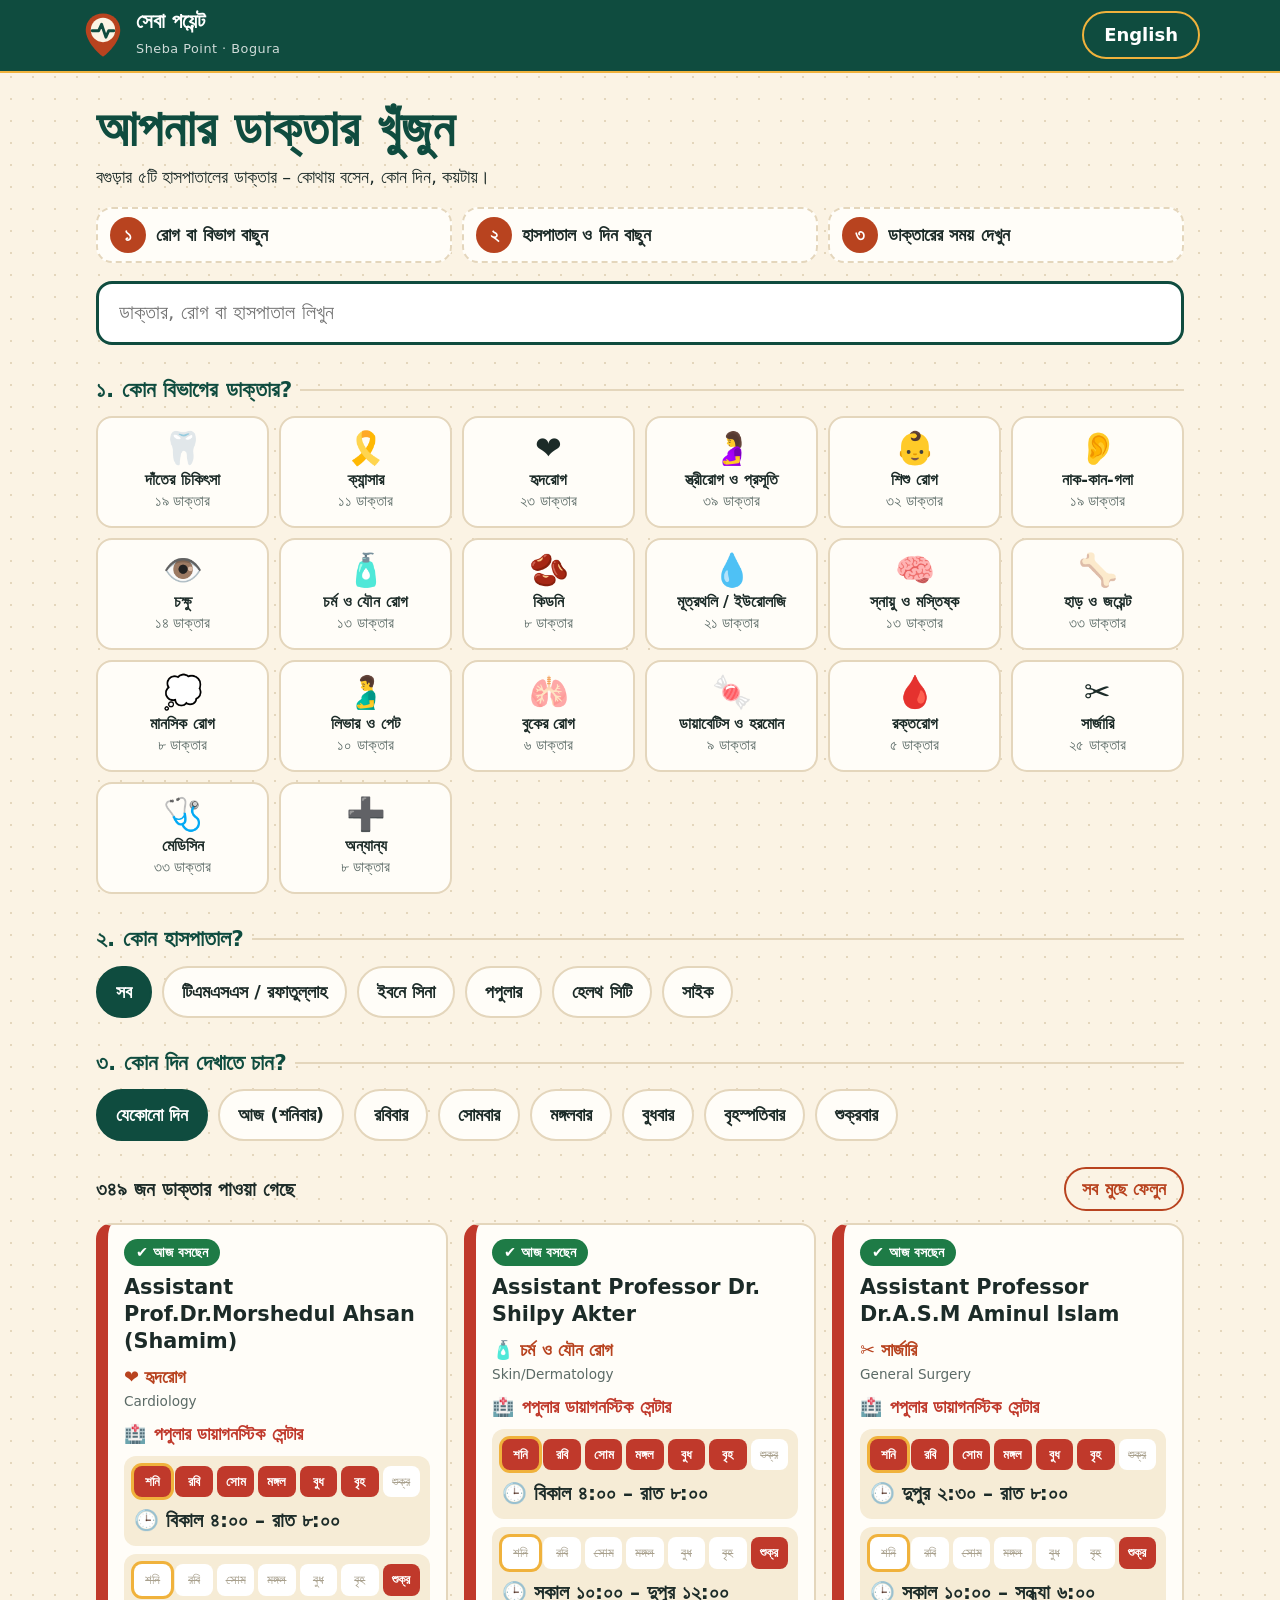
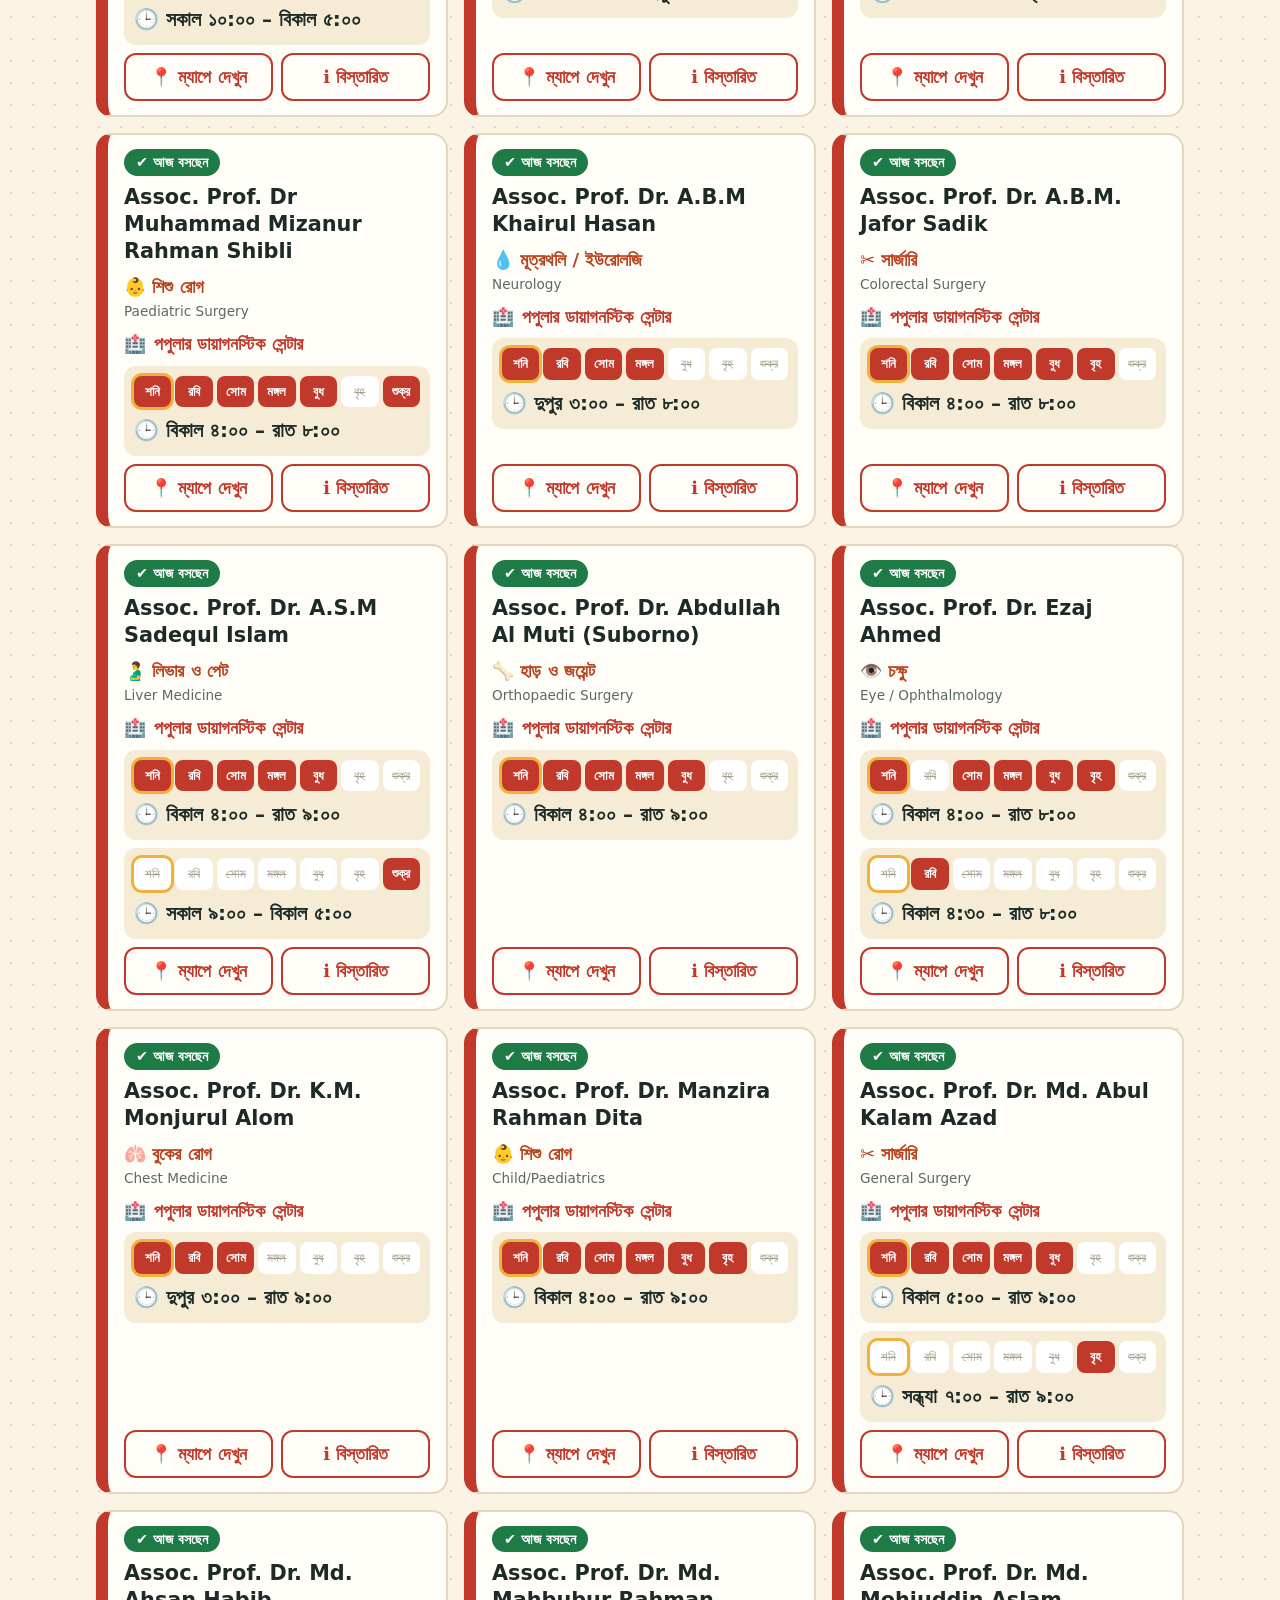
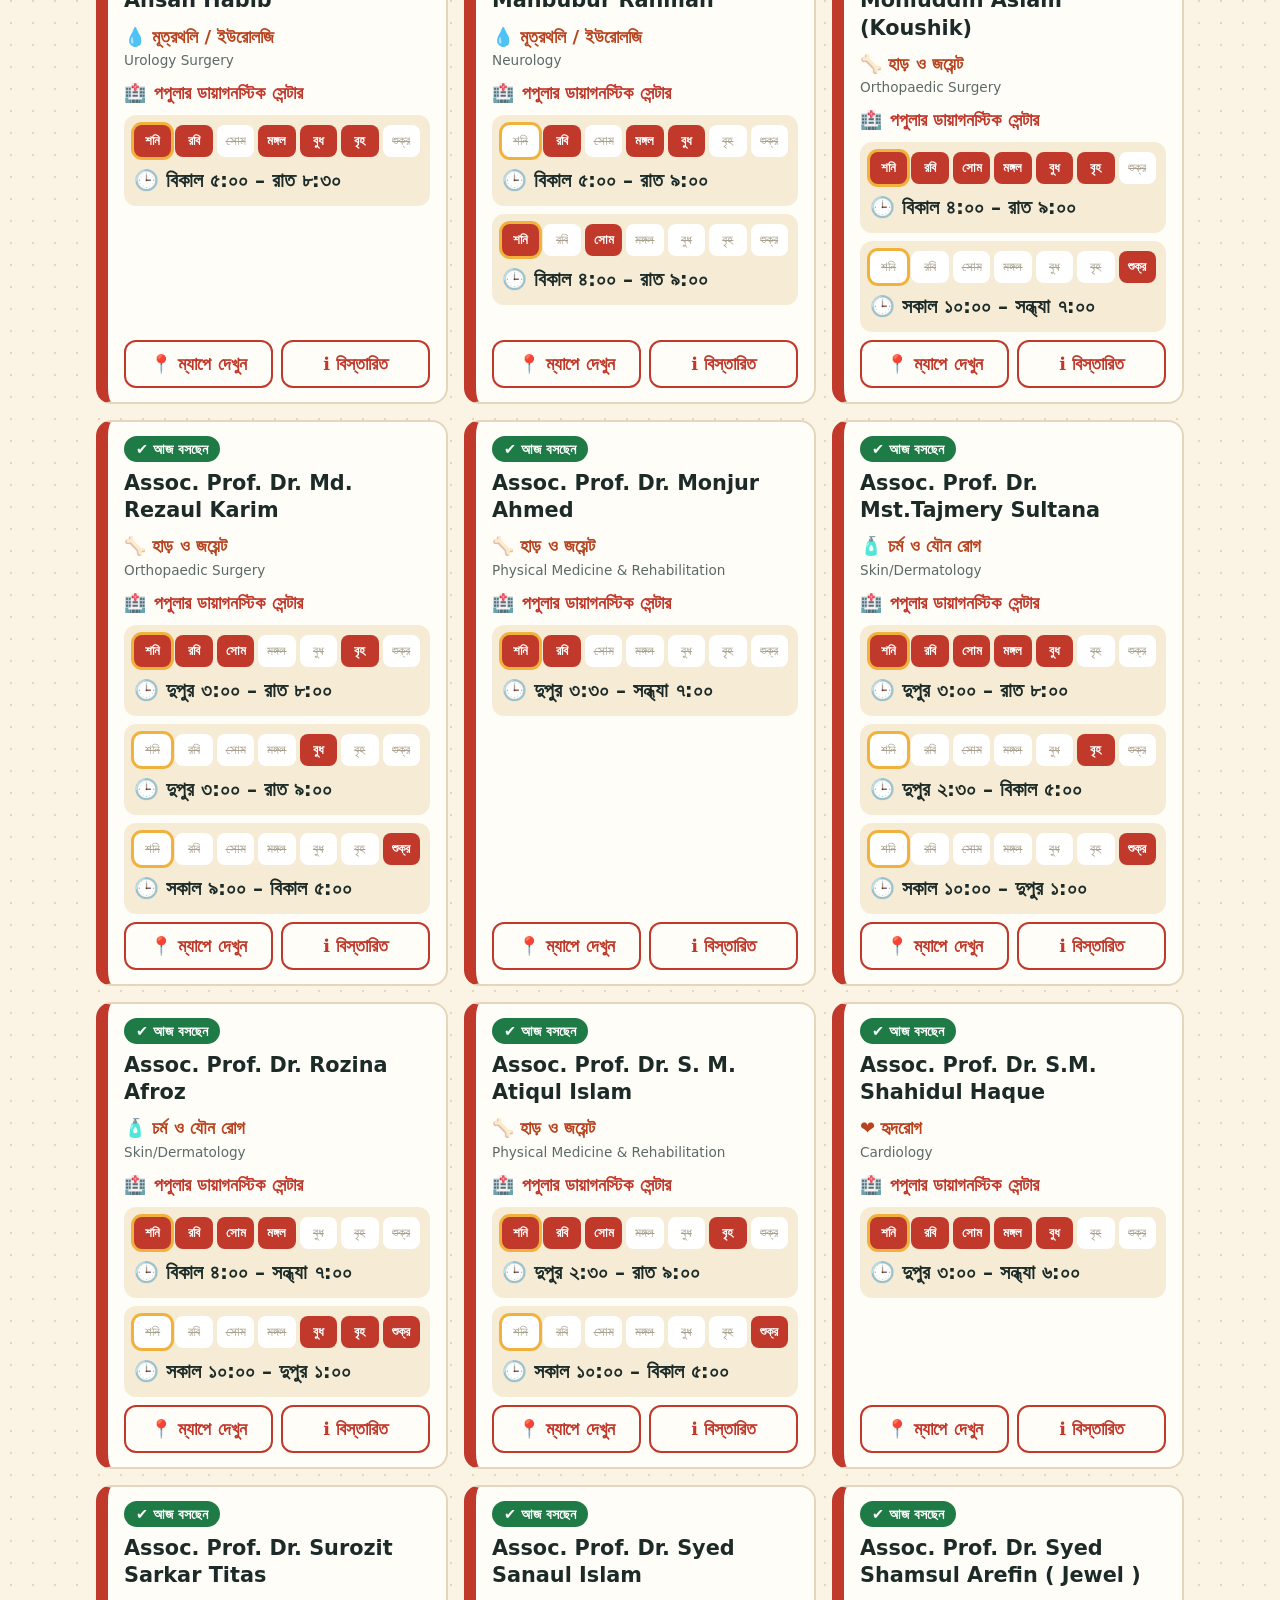
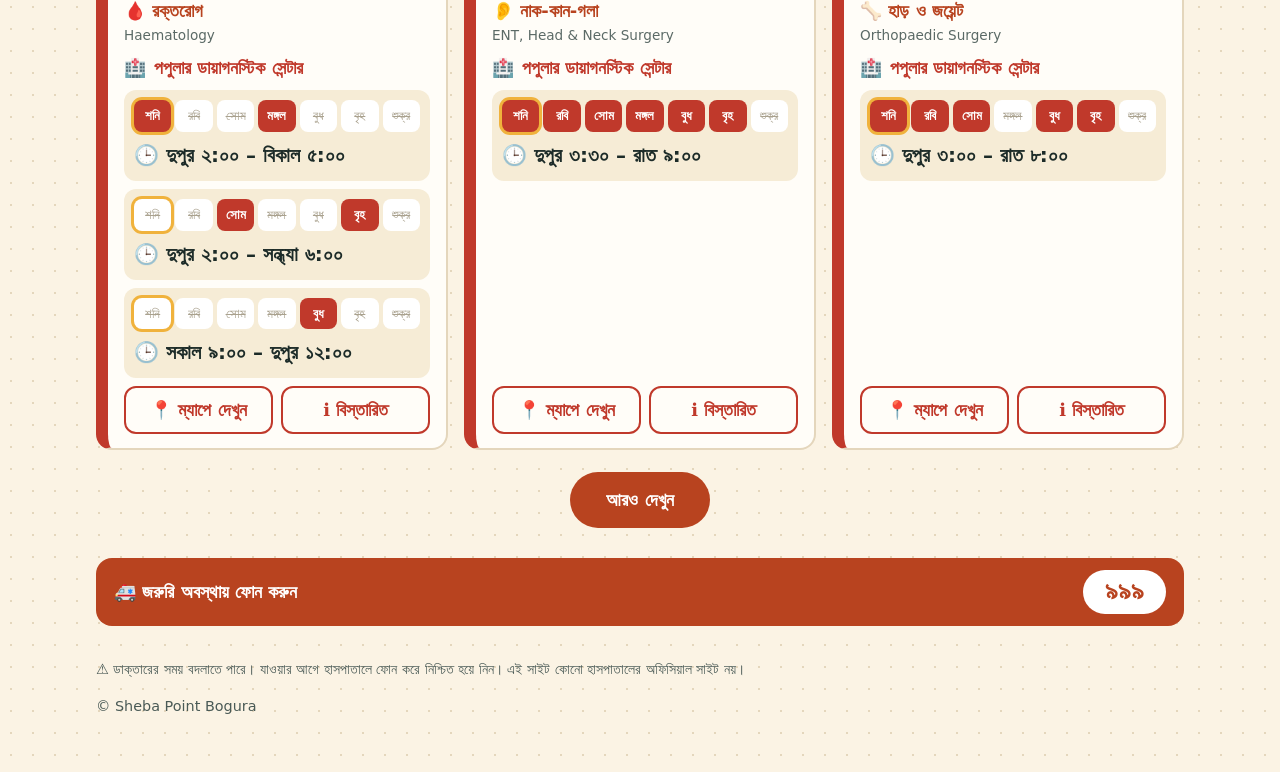
==== docs/index.html @ ead35824 "Add files via upload" ====
<!doctype html>
<html lang="bn">
<head>
<meta charset="utf-8">
<meta http-equiv="Content-Security-Policy" content="default-src 'none'; script-src 'self'; style-src 'self'; img-src 'self' data:; connect-src 'self'; base-uri 'none'; form-action 'none'">
<meta name="referrer" content="no-referrer">
<meta name="viewport" content="width=device-width,initial-scale=1">
<title>সেবা পয়েন্ট বগুড়া | Sheba Point Bogura – বগুড়ার ডাক্তারের তালিকা</title>
<meta name="description" content="বগুড়ার ডাক্তার, চেম্বার, বসার দিন ও সময় এক জায়গায়। Find Bogura doctors, hospitals, days and timings.">
<meta name="theme-color" content="#0f4c3f">
<link rel="icon" href="logo.svg" type="image/svg+xml">
<link rel="stylesheet" href="style.css">
</head>
<body>
<a class="skip" href="#list" data-t="skip">সরাসরি তালিকায় যান</a>
<header class="top">
  <a class="brand" href="./" aria-label="Sheba Point Bogura">
    <svg class="logo" viewBox="0 0 64 64" aria-hidden="true"><path class="lg-pin" d="M32 2C18 2 8 12 8 25c0 17 20 35 24 37 4-2 24-20 24-37C56 12 46 2 32 2z"/><circle class="lg-dot" cx="32" cy="25" r="17"/><path class="lg-pulse" d="M17 26h9l4-9 6 18 4-9h7"/></svg>
    <span><b class="bn-name">সেবা পয়েন্ট</b><small>Sheba Point · Bogura</small></span>
  </a>
  <button id="lang" class="lang" type="button" aria-label="Language">English</button>
</header>

<section class="hero">
  <h1 data-t="h1">আপনার ডাক্তার খুঁজুন</h1>
  <p data-t="sub">বগুড়ার ৫টি হাসপাতালের ডাক্তার – কোথায় বসেন, কোন দিন, কয়টায়।</p>
  <ol class="steps">
    <li><i>১</i><span data-t="s1">রোগ বা বিভাগ বাছুন</span></li>
    <li><i>২</i><span data-t="s2">হাসপাতাল ও দিন বাছুন</span></li>
    <li><i>৩</i><span data-t="s3">ডাক্তারের সময় দেখুন</span></li>
  </ol>
  <label class="search"><span class="sr" data-t="ph">ডাক্তার, রোগ বা হাসপাতাল লিখুন</span>
    <input id="q" type="search" maxlength="60" autocomplete="off" enterkeyhint="search" data-p="ph">
  </label>
</section>

<main>
  <h2 class="h" data-t="hCat">১. কোন বিভাগের ডাক্তার?</h2>
  <div id="cats" class="cats" role="group"></div>

  <h2 class="h" data-t="hHosp">২. কোন হাসপাতাল?</h2>
  <div id="hosp" class="chips" role="group"></div>

  <h2 class="h" data-t="hDay">৩. কোন দিন দেখাতে চান?</h2>
  <div id="days" class="chips" role="group"></div>

  <div class="bar"><p id="count" role="status" aria-live="polite"></p><button id="reset" class="ghost" type="button" data-t="reset">সব মুছে ফেলুন</button></div>
  <div id="list" class="list" tabindex="-1"></div>
  <button id="more" class="more" type="button" data-t="more" hidden>আরও দেখুন</button>
</main>

<aside class="sos"><b>🚑 <span data-t="sos">জরুরি অবস্থায় ফোন করুন</span></b><a href="tel:999">৯৯৯</a></aside>
<footer>
  <p data-t="note">⚠️ ডাক্তারের সময় বদলাতে পারে। যাওয়ার আগে হাসপাতালে ফোন করে নিশ্চিত হয়ে নিন। এই সাইট কোনো হাসপাতালের অফিসিয়াল সাইট নয়।</p>
  <p>© Sheba Point Bogura</p>
</footer>
<script src="app.js" defer></script>
</body>
</html>
---- docs/style.css ----
:root{--ink:#1c2b28;--paper:#fbf3e4;--card:#fffdf8;--clay:#b8431f;--leaf:#0f4c3f;--sun:#f0b23c;--line:#e4d6bc;--ok:#1e7b46;--r:16px}
*{box-sizing:border-box}
html{-webkit-text-size-adjust:100%}
body{margin:0;background:var(--paper);color:var(--ink);font:18px/1.55 "Hind Siliguri","Noto Sans Bengali","Kalpurush","Nikosh","Segoe UI",system-ui,sans-serif;background-image:radial-gradient(var(--line) 1px,transparent 1.2px);background-size:22px 22px}
.sr{position:absolute;width:1px;height:1px;overflow:hidden;clip:rect(0 0 0 0)}
.skip{position:absolute;left:-999px}.skip:focus{left:8px;top:8px;background:#fff;padding:8px;z-index:9}
button,input{font:inherit;color:inherit}
:focus-visible{outline:4px solid var(--sun);outline-offset:2px}
.top{display:flex;justify-content:space-between;align-items:center;gap:12px;padding:10px max(16px,calc(50% - 560px));background:var(--leaf);color:#fff;position:sticky;top:0;z-index:5;box-shadow:0 2px 0 var(--sun)}
.brand{display:flex;align-items:center;gap:10px;color:#fff;text-decoration:none}
.logo{width:46px;height:46px;flex:none}.lg-pin{fill:var(--clay)}.lg-dot{fill:var(--paper)}.lg-pulse{fill:none;stroke:var(--leaf);stroke-width:4;stroke-linecap:round;stroke-linejoin:round}
.brand b{display:block;font-size:1.3rem;line-height:1.1}.brand small{opacity:.8;font-size:.8rem;letter-spacing:.04em}
.lang{min-height:48px;padding:0 20px;border:2px solid var(--sun);background:transparent;color:#fff;border-radius:99px;font-weight:700;cursor:pointer}
.lang:hover{background:var(--sun);color:var(--ink)}
.hero,main,.sos,footer{max-width:1120px;margin:auto;padding-inline:16px}
.hero{padding-top:28px}
h1{font-size:clamp(2rem,6vw,3.2rem);line-height:1.15;margin:0 0 6px;color:var(--leaf)}
.hero p{margin:0 0 16px;font-size:1.1rem}
.steps{list-style:none;display:grid;grid-template-columns:repeat(auto-fit,minmax(200px,1fr));gap:10px;padding:0;margin:0 0 18px}
.steps li{display:flex;gap:10px;align-items:center;background:var(--card);border:2px dashed var(--line);border-radius:var(--r);padding:8px 12px;font-weight:600}
.steps i{flex:none;width:36px;height:36px;border-radius:50%;background:var(--clay);color:#fff;display:grid;place-items:center;font-style:normal;font-weight:700}
.search input{width:100%;min-height:64px;padding:0 20px;font-size:1.25rem;border:3px solid var(--leaf);border-radius:var(--r);background:#fff}
.h{font-size:1.35rem;margin:28px 0 10px;color:var(--leaf);display:flex;align-items:center;gap:8px}
.h::after{content:"";flex:1;height:2px;background:var(--line)}
.cats{display:grid;grid-template-columns:repeat(auto-fill,minmax(150px,1fr));gap:10px}
.cat{display:flex;flex-direction:column;align-items:center;gap:2px;min-height:112px;padding:10px 6px;background:var(--card);border:2px solid var(--line);border-radius:var(--r);cursor:pointer;text-align:center;line-height:1.25}
.cat .ic{font-size:2rem}.cat b{font-size:1rem}.cat small{color:#5b6a66}
.cat:hover{border-color:var(--clay)}
.cat[aria-pressed=true],.chip[aria-pressed=true]{background:var(--leaf);border-color:var(--leaf);color:#fff}
.cat[aria-pressed=true] small{color:#d8e8e2}
.chips{display:flex;flex-wrap:wrap;gap:10px}
.chip{min-height:52px;padding:6px 18px;background:var(--card);border:2px solid var(--line);border-radius:99px;cursor:pointer;font-weight:600}
.chip:hover{border-color:var(--clay)}
.bar{display:flex;justify-content:space-between;align-items:center;gap:10px;margin:26px 0 12px;flex-wrap:wrap}
#count{margin:0;font-size:1.25rem;font-weight:700}
.ghost{min-height:44px;padding:0 16px;background:none;border:2px solid var(--clay);color:var(--clay);border-radius:99px;font-weight:700;cursor:pointer}
.list{display:grid;grid-template-columns:repeat(auto-fill,minmax(min(100%,340px),1fr));gap:16px;outline:0}
.doc{--hc:var(--leaf);background:var(--card);border:2px solid var(--line);border-left:12px solid var(--hc);border-radius:var(--r);padding:14px 16px;display:flex;flex-direction:column;gap:8px;position:relative}
.doc[data-h=tmss]{--hc:#7b3f98}.doc[data-h=ibn]{--hc:#1f6fb2}.doc[data-h=pop]{--hc:#c0392b}.doc[data-h=hc]{--hc:#0f8a6a}.doc[data-h=saic]{--hc:#c77d0a}
.doc h3{margin:0;font-size:1.3rem;line-height:1.3;padding-right:4px}
.spec{margin:0;color:var(--clay);font-weight:700}.spec small{display:block;color:#5b6a66;font-weight:400;font-size:.85rem}
.tag{align-self:flex-start;background:var(--ok);color:#fff;font-weight:700;font-size:.9rem;padding:2px 12px;border-radius:99px}
.hosp{margin:0;display:flex;gap:8px;font-weight:700;color:var(--hc)}
.slot{background:#f6ecd6;border-radius:12px;padding:10px}
.dd{display:grid;grid-template-columns:repeat(7,1fr);gap:4px}
.dd i{font-style:normal;text-align:center;font-size:.8rem;padding:6px 0;border-radius:8px;background:#fff;color:#a9a18e;text-decoration:line-through;text-decoration-thickness:1px}
.dd i.on{background:var(--hc);color:#fff;font-weight:700;text-decoration:none}
.dd i.td{box-shadow:0 0 0 3px var(--sun)}
.tm{margin-top:8px;font-size:1.25rem;font-weight:700}
.nod{margin:0;font-weight:600;color:#8a5a00}
.acts{display:flex;gap:8px;flex-wrap:wrap;margin-top:auto}
.acts a{flex:1;min-width:130px;min-height:48px;display:grid;place-items:center;border-radius:12px;border:2px solid var(--hc);color:var(--hc);font-weight:700;text-decoration:none}
.acts a:hover{background:var(--hc);color:#fff}
.more{display:block;margin:22px auto;min-height:56px;padding:0 36px;font-weight:700;background:var(--clay);color:#fff;border:0;border-radius:99px;cursor:pointer}
.none{grid-column:1/-1;text-align:center;padding:36px 12px;background:var(--card);border:2px dashed var(--line);border-radius:var(--r);font-size:1.2rem}
.sos{display:flex;justify-content:space-between;align-items:center;margin-top:30px;padding:12px 18px;background:var(--clay);color:#fff;border-radius:var(--r);max-width:calc(1120px - 32px)}
.sos a{background:#fff;color:var(--clay);font-weight:800;font-size:1.6rem;padding:2px 22px;border-radius:99px;text-decoration:none}
footer{padding-block:18px 40px;font-size:.9rem;color:#4a5a56}
[hidden]{display:none!important}
@media(max-width:480px){body{font-size:17px}.brand small{display:none}.cats{grid-template-columns:repeat(2,1fr)}}
@media(prefers-reduced-motion:no-preference){.doc,.cat,.chip{transition:transform .15s,border-color .15s}.doc:hover{transform:translateY(-2px)}}
@media print{.top,.cats,.chips,.search,.more,.sos,.steps{display:none}}
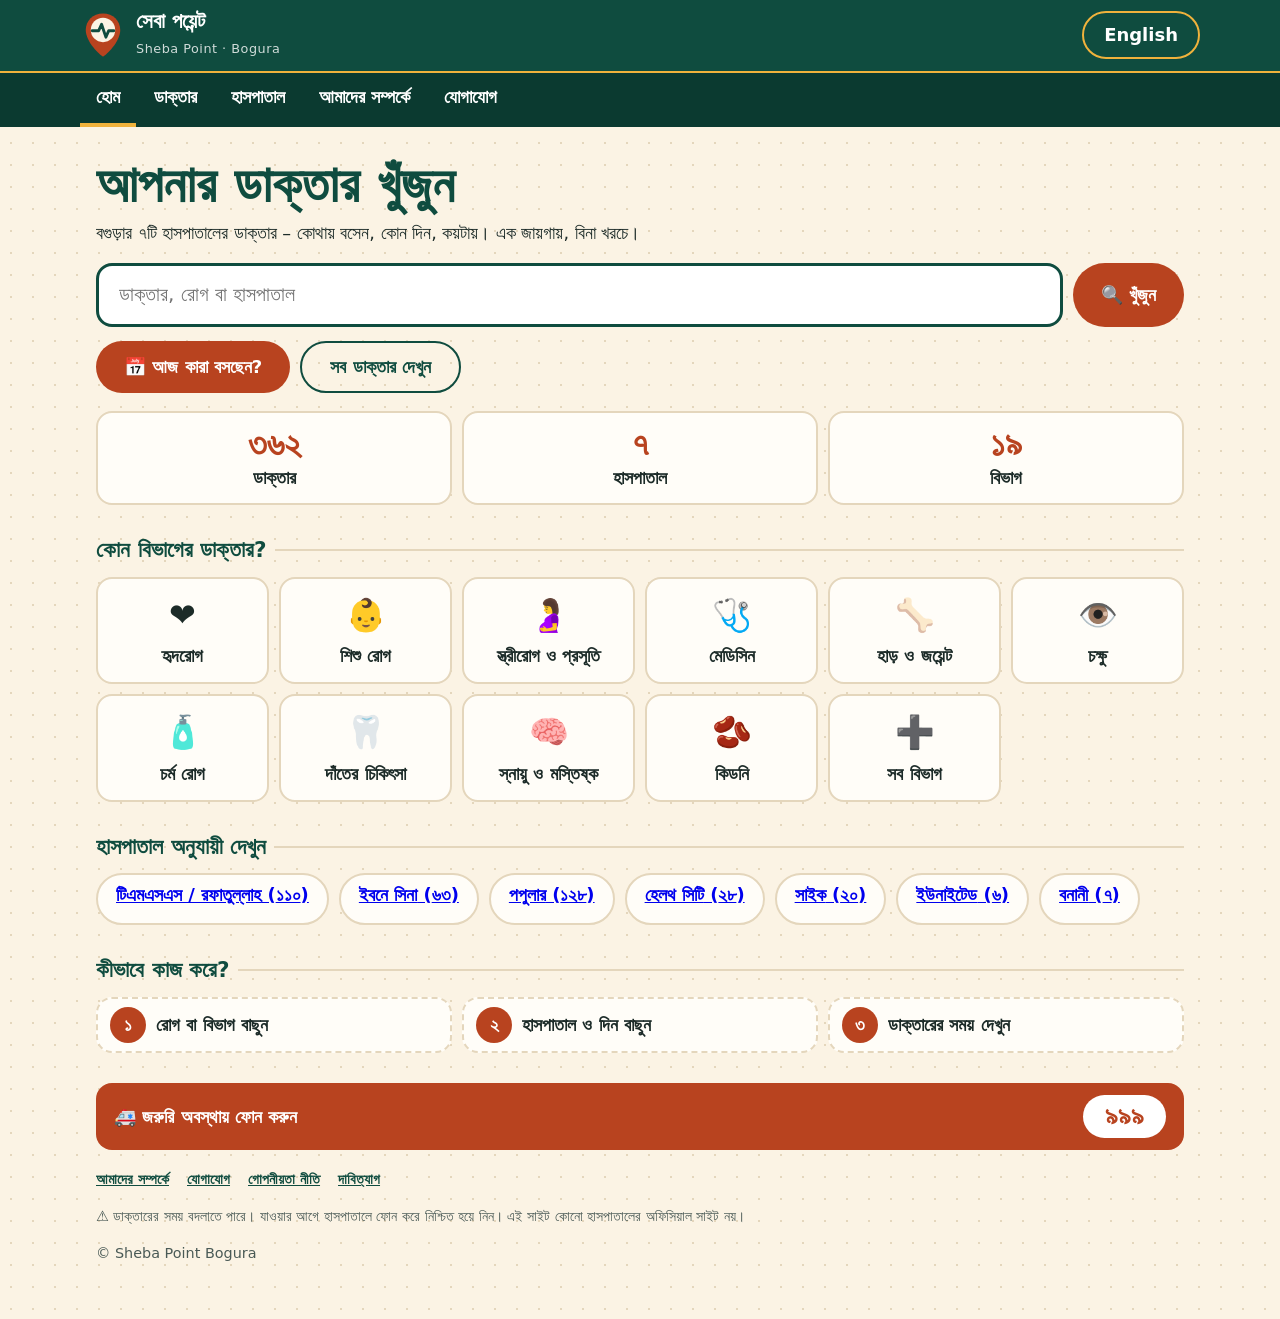
==== commit edc2f7c3: "Add files via upload Add 2 hospitals and new pages" ====
--- a/docs/index.html
+++ b/docs/index.html
@@ -10,50 +10,46 @@
 <meta name="theme-color" content="#0f4c3f">
 <link rel="icon" href="logo.svg" type="image/svg+xml">
 <link rel="stylesheet" href="style.css">
+<script src="site.js"></script>
 </head>
 <body>
-<a class="skip" href="#list" data-t="skip">সরাসরি তালিকায় যান</a>
 <header class="top">
-  <a class="brand" href="./" aria-label="Sheba Point Bogura">
+  <a class="brand" href="index.html" aria-label="Sheba Point Bogura">
     <svg class="logo" viewBox="0 0 64 64" aria-hidden="true"><path class="lg-pin" d="M32 2C18 2 8 12 8 25c0 17 20 35 24 37 4-2 24-20 24-37C56 12 46 2 32 2z"/><circle class="lg-dot" cx="32" cy="25" r="17"/><path class="lg-pulse" d="M17 26h9l4-9 6 18 4-9h7"/></svg>
     <span><b class="bn-name">সেবা পয়েন্ট</b><small>Sheba Point · Bogura</small></span>
   </a>
   <button id="lang" class="lang" type="button" aria-label="Language">English</button>
 </header>
-
+<nav class="menu" aria-label="Main menu"><a href="index.html" aria-current="page"><span class="bn">হোম</span><span class="en">Home</span></a><a href="doctors.html"><span class="bn">ডাক্তার</span><span class="en">Doctors</span></a><a href="hospitals.html"><span class="bn">হাসপাতাল</span><span class="en">Hospitals</span></a><a href="about.html"><span class="bn">আমাদের সম্পর্কে</span><span class="en">About</span></a><a href="contact.html"><span class="bn">যোগাযোগ</span><span class="en">Contact</span></a></nav>
 <section class="hero">
-  <h1 data-t="h1">আপনার ডাক্তার খুঁজুন</h1>
-  <p data-t="sub">বগুড়ার ৫টি হাসপাতালের ডাক্তার – কোথায় বসেন, কোন দিন, কয়টায়।</p>
+  <h1><span class="bn">আপনার ডাক্তার খুঁজুন</span><span class="en">Find your doctor</span></h1>
+  <p><span class="bn">বগুড়ার ৭টি হাসপাতালের ডাক্তার – কোথায় বসেন, কোন দিন, কয়টায়। এক জায়গায়, বিনা খরচে।</span><span class="en">Doctors of 7 Bogura hospitals – where they sit, which days, what time. All in one place, free.</span></p>
+  <div class="hsearch">
+    <label class="sr" for="hq"><span class="bn">ডাক্তার, রোগ বা হাসপাতাল লিখুন</span><span class="en">Type doctor, problem or hospital</span></label>
+    <input id="hq" type="search" maxlength="60" autocomplete="off" enterkeyhint="search" placeholder="ডাক্তার, রোগ বা হাসপাতাল">
+    <button id="hgo" class="btn" type="button"><span class="bn">🔍 খুঁজুন</span><span class="en">🔍 Search</span></button>
+  </div>
+  <div class="cta"><a class="btn" href="doctors.html?d=today"><span class="bn">📅 আজ কারা বসছেন?</span><span class="en">📅 Who sits today?</span></a><a class="btn alt" href="doctors.html"><span class="bn">সব ডাক্তার দেখুন</span><span class="en">See all doctors</span></a></div>
+  <div id="stats" class="stats"></div>
+</section>
+<main>
+  <h2 class="h"><span class="bn">কোন বিভাগের ডাক্তার?</span><span class="en">Which department?</span></h2>
+  <div class="qcats"><a href="doctors.html?c=heart"><span class="ic">❤️</span><span class="bn">হৃদরোগ</span><span class="en">Heart</span></a><a href="doctors.html?c=child"><span class="ic">👶</span><span class="bn">শিশু রোগ</span><span class="en">Child</span></a><a href="doctors.html?c=gyn"><span class="ic">🤰</span><span class="bn">স্ত্রীরোগ ও প্রসূতি</span><span class="en">Women / Gynae</span></a><a href="doctors.html?c=med"><span class="ic">🩺</span><span class="bn">মেডিসিন</span><span class="en">General Medicine</span></a><a href="doctors.html?c=bone"><span class="ic">🦴</span><span class="bn">হাড় ও জয়েন্ট</span><span class="en">Bone & Joint</span></a><a href="doctors.html?c=eye"><span class="ic">👁️</span><span class="bn">চক্ষু</span><span class="en">Eye</span></a><a href="doctors.html?c=skin"><span class="ic">🧴</span><span class="bn">চর্ম রোগ</span><span class="en">Skin</span></a><a href="doctors.html?c=dent"><span class="ic">🦷</span><span class="bn">দাঁতের চিকিৎসা</span><span class="en">Dental</span></a><a href="doctors.html?c=neuro"><span class="ic">🧠</span><span class="bn">স্নায়ু ও মস্তিষ্ক</span><span class="en">Brain & Nerve</span></a><a href="doctors.html?c=kid"><span class="ic">🫘</span><span class="bn">কিডনি</span><span class="en">Kidney</span></a><a href="doctors.html"><span class="ic">➕</span><span class="bn">সব বিভাগ</span><span class="en">All departments</span></a></div>
+  <h2 class="h"><span class="bn">হাসপাতাল অনুযায়ী দেখুন</span><span class="en">Browse by hospital</span></h2>
+  <div id="hquick" class="chips"></div>
+  <h2 class="h"><span class="bn">কীভাবে কাজ করে?</span><span class="en">How it works</span></h2>
   <ol class="steps">
-    <li><i>১</i><span data-t="s1">রোগ বা বিভাগ বাছুন</span></li>
-    <li><i>২</i><span data-t="s2">হাসপাতাল ও দিন বাছুন</span></li>
-    <li><i>৩</i><span data-t="s3">ডাক্তারের সময় দেখুন</span></li>
+    <li><i><span class="bn">১</span><span class="en">1</span></i><span><span class="bn">রোগ বা বিভাগ বাছুন</span><span class="en">Pick a problem / department</span></span></li>
+    <li><i><span class="bn">২</span><span class="en">2</span></i><span><span class="bn">হাসপাতাল ও দিন বাছুন</span><span class="en">Pick hospital & day</span></span></li>
+    <li><i><span class="bn">৩</span><span class="en">3</span></i><span><span class="bn">ডাক্তারের সময় দেখুন</span><span class="en">See the doctor’s timing</span></span></li>
   </ol>
-  <label class="search"><span class="sr" data-t="ph">ডাক্তার, রোগ বা হাসপাতাল লিখুন</span>
-    <input id="q" type="search" maxlength="60" autocomplete="off" enterkeyhint="search" data-p="ph">
-  </label>
-</section>
-
-<main>
-  <h2 class="h" data-t="hCat">১. কোন বিভাগের ডাক্তার?</h2>
-  <div id="cats" class="cats" role="group"></div>
-
-  <h2 class="h" data-t="hHosp">২. কোন হাসপাতাল?</h2>
-  <div id="hosp" class="chips" role="group"></div>
-
-  <h2 class="h" data-t="hDay">৩. কোন দিন দেখাতে চান?</h2>
-  <div id="days" class="chips" role="group"></div>
-
-  <div class="bar"><p id="count" role="status" aria-live="polite"></p><button id="reset" class="ghost" type="button" data-t="reset">সব মুছে ফেলুন</button></div>
-  <div id="list" class="list" tabindex="-1"></div>
-  <button id="more" class="more" type="button" data-t="more" hidden>আরও দেখুন</button>
 </main>
-
-<aside class="sos"><b>🚑 <span data-t="sos">জরুরি অবস্থায় ফোন করুন</span></b><a href="tel:999">৯৯৯</a></aside>
+<aside class="sos"><b>🚑 <span class="bn">জরুরি অবস্থায় ফোন করুন</span><span class="en">In an emergency call</span></b><a href="tel:999"><span class="bn">৯৯৯</span><span class="en">999</span></a></aside>
 <footer>
-  <p data-t="note">⚠️ ডাক্তারের সময় বদলাতে পারে। যাওয়ার আগে হাসপাতালে ফোন করে নিশ্চিত হয়ে নিন। এই সাইট কোনো হাসপাতালের অফিসিয়াল সাইট নয়।</p>
+  <nav class="flinks" aria-label="Footer"><a href="about.html"><span class="bn">আমাদের সম্পর্কে</span><span class="en">About</span></a><a href="contact.html"><span class="bn">যোগাযোগ</span><span class="en">Contact</span></a><a href="privacy.html"><span class="bn">গোপনীয়তা নীতি</span><span class="en">Privacy Policy</span></a><a href="disclaimer.html"><span class="bn">দাবিত্যাগ</span><span class="en">Disclaimer</span></a></nav>
+  <p><span class="bn">⚠️ ডাক্তারের সময় বদলাতে পারে। যাওয়ার আগে হাসপাতালে ফোন করে নিশ্চিত হয়ে নিন। এই সাইট কোনো হাসপাতালের অফিসিয়াল সাইট নয়।</span><span class="en">⚠️ Doctor schedules can change. Please phone the hospital to confirm before you go. This is not an official hospital website.</span></p>
   <p>© Sheba Point Bogura</p>
 </footer>
-<script src="app.js" defer></script>
+
 </body>
 </html>
--- a/docs/style.css
+++ b/docs/style.css
@@ -36,7 +36,7 @@
 .ghost{min-height:44px;padding:0 16px;background:none;border:2px solid var(--clay);color:var(--clay);border-radius:99px;font-weight:700;cursor:pointer}
 .list{display:grid;grid-template-columns:repeat(auto-fill,minmax(min(100%,340px),1fr));gap:16px;outline:0}
 .doc{--hc:var(--leaf);background:var(--card);border:2px solid var(--line);border-left:12px solid var(--hc);border-radius:var(--r);padding:14px 16px;display:flex;flex-direction:column;gap:8px;position:relative}
-.doc[data-h=tmss]{--hc:#7b3f98}.doc[data-h=ibn]{--hc:#1f6fb2}.doc[data-h=pop]{--hc:#c0392b}.doc[data-h=hc]{--hc:#0f8a6a}.doc[data-h=saic]{--hc:#c77d0a}
+[data-h=tmss]{--hc:#7b3f98}[data-h=ibn]{--hc:#1f6fb2}[data-h=pop]{--hc:#c0392b}[data-h=hc]{--hc:#0f8a6a}[data-h=saic]{--hc:#c77d0a}[data-h=united]{--hc:#2f5d9e}[data-h=banani]{--hc:#a0306a}
 .doc h3{margin:0;font-size:1.3rem;line-height:1.3;padding-right:4px}
 .spec{margin:0;color:var(--clay);font-weight:700}.spec small{display:block;color:#5b6a66;font-weight:400;font-size:.85rem}
 .tag{align-self:flex-start;background:var(--ok);color:#fff;font-weight:700;font-size:.9rem;padding:2px 12px;border-radius:99px}
@@ -59,4 +59,40 @@
 [hidden]{display:none!important}
 @media(max-width:480px){body{font-size:17px}.brand small{display:none}.cats{grid-template-columns:repeat(2,1fr)}}
 @media(prefers-reduced-motion:no-preference){.doc,.cat,.chip{transition:transform .15s,border-color .15s}.doc:hover{transform:translateY(-2px)}}
-@media print{.top,.cats,.chips,.search,.more,.sos,.steps{display:none}}
+@media print{.menu,.top,.cats,.chips,.search,.more,.sos,.steps{display:none}}
+
+/* ---- v2: bilingual spans, menu, extra pages ---- */
+html[lang=bn] .en,html[lang=en] .bn{display:none}
+.menu{display:flex;gap:2px;overflow-x:auto;background:#0b3a30;padding:0 max(12px,calc(50% - 560px));scrollbar-width:none}
+.menu::-webkit-scrollbar{display:none}
+.menu a{color:#fff;text-decoration:none;font-weight:600;padding:12px 16px;white-space:nowrap;border-bottom:4px solid transparent}
+.menu a:hover{background:rgba(255,255,255,.1)}
+.menu a[aria-current=page]{border-bottom-color:var(--sun);font-weight:700}
+.btn{display:inline-grid;place-items:center;min-height:52px;padding:0 28px;border:0;border-radius:99px;background:var(--clay);color:#fff;font-weight:700;text-decoration:none;cursor:pointer}
+.btn.alt{background:transparent;border:2px solid var(--leaf);color:var(--leaf)}
+.btn:hover{filter:brightness(1.1)}
+.hsearch{display:flex;gap:10px;flex-wrap:wrap}.hsearch input{flex:1;min-width:220px;min-height:64px;padding:0 20px;font-size:1.25rem;border:3px solid var(--leaf);border-radius:var(--r);background:#fff}
+.hsearch .btn{min-height:64px}
+.stats{display:grid;grid-template-columns:repeat(3,1fr);gap:10px;margin-top:18px}
+.stat{background:var(--card);border:2px solid var(--line);border-radius:var(--r);padding:12px;text-align:center}
+.stat b{display:block;font-size:clamp(1.6rem,6vw,2.2rem);color:var(--clay);line-height:1.1}.stat span{font-weight:600}
+.qcats{display:grid;grid-template-columns:repeat(auto-fill,minmax(150px,1fr));gap:10px}
+.qcats a{display:flex;flex-direction:column;align-items:center;gap:2px;padding:12px 6px;background:var(--card);border:2px solid var(--line);border-radius:var(--r);text-decoration:none;color:var(--ink);text-align:center;font-weight:700}
+.qcats a:hover{border-color:var(--clay)}.qcats .ic{font-size:2rem}
+.hgrid{display:grid;grid-template-columns:repeat(auto-fill,minmax(min(100%,340px),1fr));gap:16px}
+.hcard{background:var(--card);border:2px solid var(--line);border-left:12px solid var(--hc,var(--leaf));border-radius:var(--r);padding:14px 16px;display:flex;flex-direction:column;gap:8px}
+.hcard h3{margin:0;font-size:1.25rem;line-height:1.3;color:var(--hc,var(--leaf))}
+.hcard .n{margin:0;font-weight:700}.hcard .sp{margin:0;color:#5b6a66;font-size:.95rem}
+.hcard .acts{margin-top:auto}
+.page{max-width:820px;margin:auto;padding:28px 16px 8px}
+.page h1{font-size:clamp(1.9rem,5vw,2.6rem)}
+.page h2{font-size:1.4rem;color:var(--leaf);margin:30px 0 8px}
+.page p,.page li{font-size:1.05rem}.page ul,.page ol{padding-left:1.3em}.page li{margin:6px 0}
+.page a{color:var(--clay);font-weight:600}
+.box{background:var(--card);border:2px solid var(--line);border-radius:var(--r);padding:14px 18px;margin:14px 0}
+.box.warn{background:#fff4d6;border-color:var(--sun)}
+.cgrid{display:grid;grid-template-columns:repeat(auto-fit,minmax(240px,1fr));gap:14px;margin:14px 0}
+.cgrid .box{margin:0}.cgrid h3{margin:0 0 4px;font-size:1.1rem}.cgrid p{margin:0;word-break:break-word}
+.flinks{display:flex;flex-wrap:wrap;gap:6px 18px;margin:0 0 10px}.flinks a{color:var(--leaf);font-weight:600}
+.home-sec{max-width:1120px;margin:auto;padding-inline:16px}
+.cta{display:flex;gap:10px;flex-wrap:wrap;margin:14px 0}
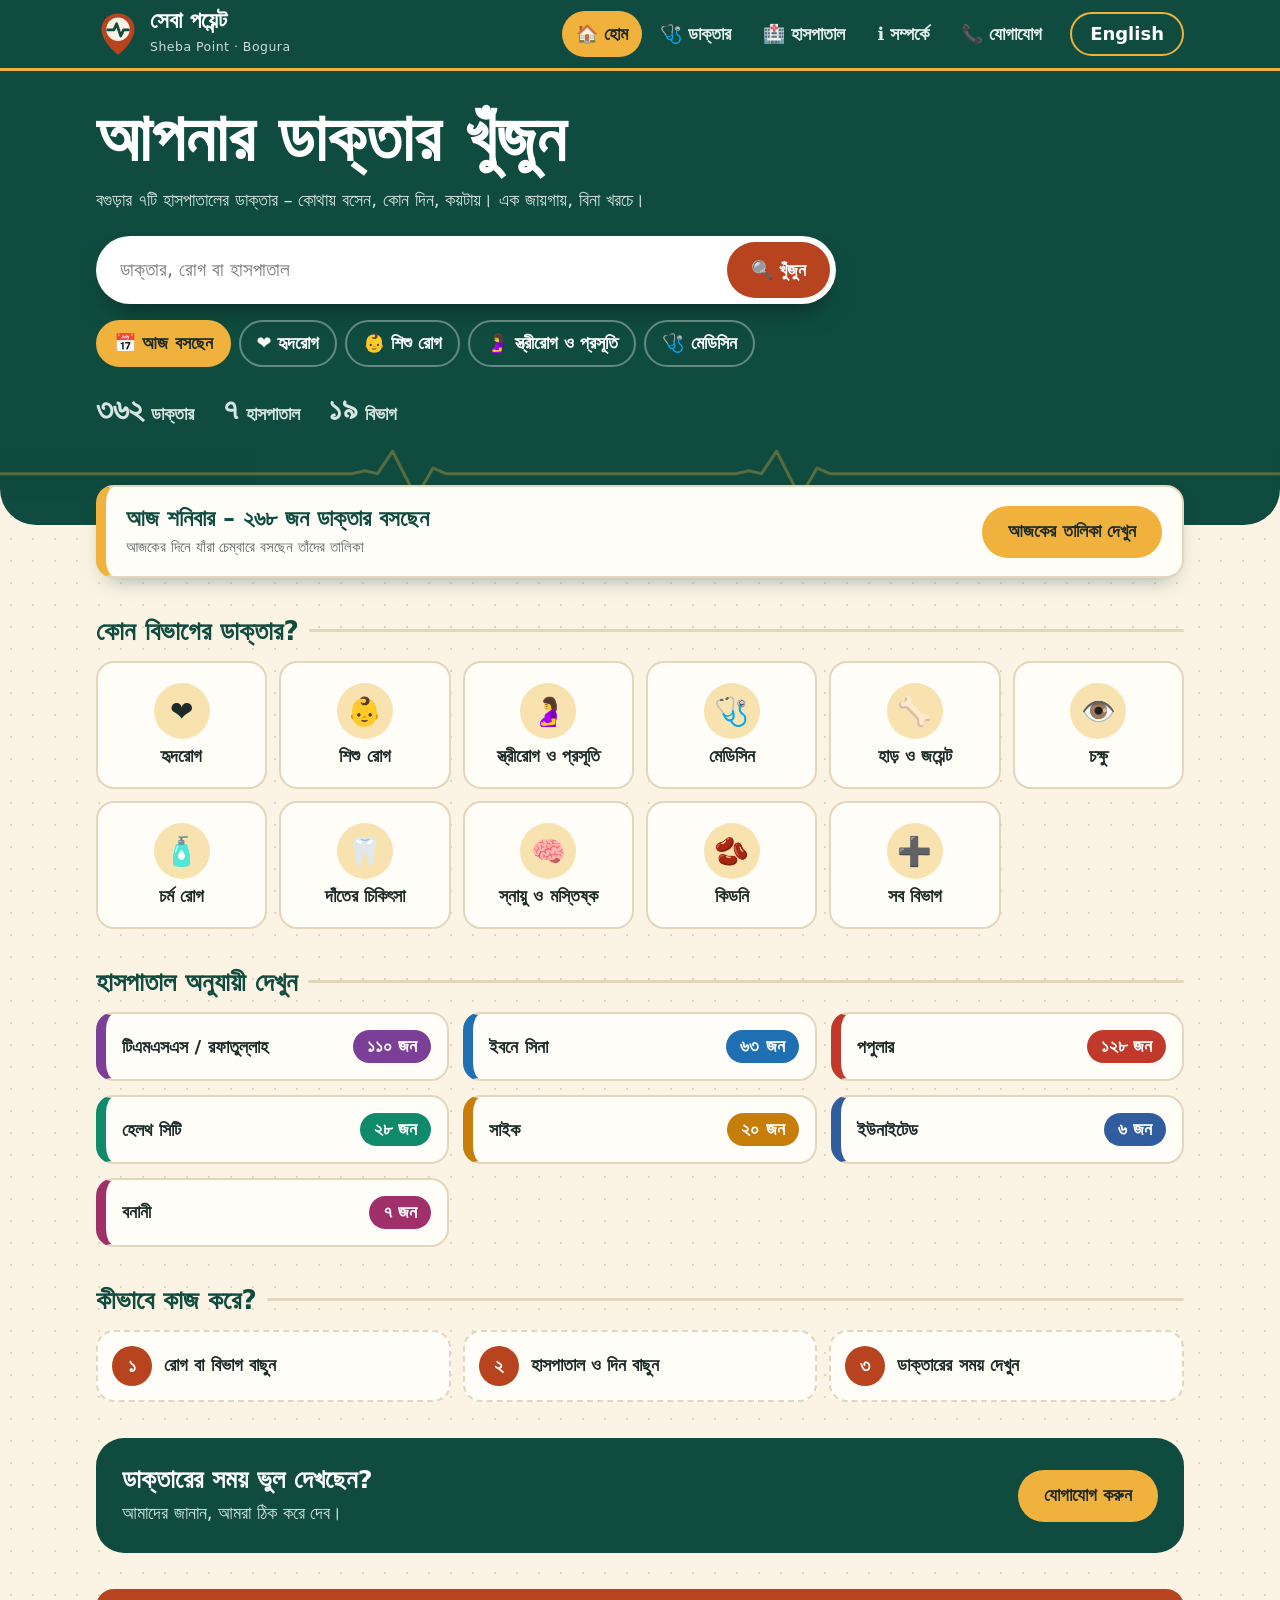
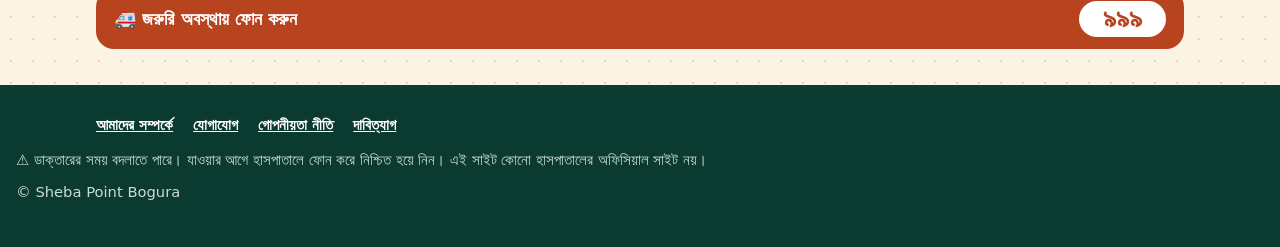
==== commit 427da839: "Add files via upload" ====
--- a/docs/index.html
+++ b/docs/index.html
@@ -2,47 +2,45 @@
 <html lang="bn">
 <head>
 <meta charset="utf-8">
-<meta http-equiv="Content-Security-Policy" content="default-src 'none'; script-src 'self'; style-src 'self'; img-src 'self' data:; connect-src 'self'; base-uri 'none'; form-action 'none'">
+<meta http-equiv="Content-Security-Policy" content="default-src 'none'; script-src 'self'; style-src 'self'; img-src 'self' data:; connect-src 'self'; font-src 'self'; base-uri 'none'; form-action 'none'">
 <meta name="referrer" content="no-referrer">
 <meta name="viewport" content="width=device-width,initial-scale=1">
 <title>সেবা পয়েন্ট বগুড়া | Sheba Point Bogura – বগুড়ার ডাক্তারের তালিকা</title>
 <meta name="description" content="বগুড়ার ডাক্তার, চেম্বার, বসার দিন ও সময় এক জায়গায়। Find Bogura doctors, hospitals, days and timings.">
 <meta name="theme-color" content="#0f4c3f">
 <link rel="icon" href="logo.svg" type="image/svg+xml">
+<link rel="preload" href="fonts/hind-siliguri-bengali-400-normal.woff2" as="font" type="font/woff2" crossorigin>
 <link rel="stylesheet" href="style.css">
 <script src="site.js"></script>
 </head>
 <body>
-<header class="top">
-  <a class="brand" href="index.html" aria-label="Sheba Point Bogura">
-    <svg class="logo" viewBox="0 0 64 64" aria-hidden="true"><path class="lg-pin" d="M32 2C18 2 8 12 8 25c0 17 20 35 24 37 4-2 24-20 24-37C56 12 46 2 32 2z"/><circle class="lg-dot" cx="32" cy="25" r="17"/><path class="lg-pulse" d="M17 26h9l4-9 6 18 4-9h7"/></svg>
-    <span><b class="bn-name">সেবা পয়েন্ট</b><small>Sheba Point · Bogura</small></span>
-  </a>
+<a class="skip" href="#main"><span class="bn">মূল অংশে যান</span><span class="en">Skip to content</span></a>
+<header class="top"><div class="bar">
+  <a class="brand" href="index.html" aria-label="Sheba Point Bogura"><svg class="logo" viewBox="0 0 64 64" aria-hidden="true"><path class="lg-pin" d="M32 2C18 2 8 12 8 25c0 17 20 35 24 37 4-2 24-20 24-37C56 12 46 2 32 2z"/><circle class="lg-dot" cx="32" cy="25" r="17"/><path class="lg-pulse" d="M17 26h9l4-9 6 18 4-9h7"/></svg><span><b>সেবা পয়েন্ট</b><small>Sheba Point · Bogura</small></span></a>
+  <nav class="menu" aria-label="Main menu"><a href="index.html" aria-current="page"><i aria-hidden="true">🏠</i><span class="bn">হোম</span><span class="en">Home</span></a><a href="doctors.html"><i aria-hidden="true">🩺</i><span class="bn">ডাক্তার</span><span class="en">Doctors</span></a><a href="hospitals.html"><i aria-hidden="true">🏥</i><span class="bn">হাসপাতাল</span><span class="en">Hospitals</span></a><a href="about.html"><i aria-hidden="true">ℹ️</i><span class="bn">সম্পর্কে</span><span class="en">About</span></a><a href="contact.html"><i aria-hidden="true">📞</i><span class="bn">যোগাযোগ</span><span class="en">Contact</span></a></nav>
   <button id="lang" class="lang" type="button" aria-label="Language">English</button>
-</header>
-<nav class="menu" aria-label="Main menu"><a href="index.html" aria-current="page"><span class="bn">হোম</span><span class="en">Home</span></a><a href="doctors.html"><span class="bn">ডাক্তার</span><span class="en">Doctors</span></a><a href="hospitals.html"><span class="bn">হাসপাতাল</span><span class="en">Hospitals</span></a><a href="about.html"><span class="bn">আমাদের সম্পর্কে</span><span class="en">About</span></a><a href="contact.html"><span class="bn">যোগাযোগ</span><span class="en">Contact</span></a></nav>
-<section class="hero">
+</div></header>
+<section class="hero-home"><svg class="ecg" viewBox="0 0 1200 96" preserveAspectRatio="none" aria-hidden="true"><path pathLength="1" vector-effect="non-scaling-stroke" d="M0 58H330l12-5 12 5 14-40 22 82 16-52 12 10H690l12-5 12 5 14-40 22 82 16-52 12 10H1200"/></svg><div class="wrap">
   <h1><span class="bn">আপনার ডাক্তার খুঁজুন</span><span class="en">Find your doctor</span></h1>
-  <p><span class="bn">বগুড়ার ৭টি হাসপাতালের ডাক্তার – কোথায় বসেন, কোন দিন, কয়টায়। এক জায়গায়, বিনা খরচে।</span><span class="en">Doctors of 7 Bogura hospitals – where they sit, which days, what time. All in one place, free.</span></p>
-  <div class="hsearch">
+  <p class="lead"><span class="bn">বগুড়ার ৭টি হাসপাতালের ডাক্তার – কোথায় বসেন, কোন দিন, কয়টায়। এক জায়গায়, বিনা খরচে।</span><span class="en">Doctors of 7 Bogura hospitals – where they sit, which days, what time. All in one place, free.</span></p>
+  <div class="hsearch" role="search">
     <label class="sr" for="hq"><span class="bn">ডাক্তার, রোগ বা হাসপাতাল লিখুন</span><span class="en">Type doctor, problem or hospital</span></label>
     <input id="hq" type="search" maxlength="60" autocomplete="off" enterkeyhint="search" placeholder="ডাক্তার, রোগ বা হাসপাতাল">
-    <button id="hgo" class="btn" type="button"><span class="bn">🔍 খুঁজুন</span><span class="en">🔍 Search</span></button>
+    <button id="hgo" class="btn" type="button">🔍 <span class="bn">খুঁজুন</span><span class="en">Search</span></button>
   </div>
-  <div class="cta"><a class="btn" href="doctors.html?d=today"><span class="bn">📅 আজ কারা বসছেন?</span><span class="en">📅 Who sits today?</span></a><a class="btn alt" href="doctors.html"><span class="bn">সব ডাক্তার দেখুন</span><span class="en">See all doctors</span></a></div>
+  <div class="pills"><a class="hot" href="doctors.html?d=today">📅 <span class="bn">আজ বসছেন</span><span class="en">Sits today</span></a><a href="doctors.html?c=heart">❤️ <span class="bn">হৃদরোগ</span><span class="en">Heart</span></a><a href="doctors.html?c=child">👶 <span class="bn">শিশু রোগ</span><span class="en">Child</span></a><a href="doctors.html?c=gyn">🤰 <span class="bn">স্ত্রীরোগ ও প্রসূতি</span><span class="en">Women / Gynae</span></a><a href="doctors.html?c=med">🩺 <span class="bn">মেডিসিন</span><span class="en">General Medicine</span></a></div>
   <div id="stats" class="stats"></div>
-</section>
-<main>
-  <h2 class="h"><span class="bn">কোন বিভাগের ডাক্তার?</span><span class="en">Which department?</span></h2>
-  <div class="qcats"><a href="doctors.html?c=heart"><span class="ic">❤️</span><span class="bn">হৃদরোগ</span><span class="en">Heart</span></a><a href="doctors.html?c=child"><span class="ic">👶</span><span class="bn">শিশু রোগ</span><span class="en">Child</span></a><a href="doctors.html?c=gyn"><span class="ic">🤰</span><span class="bn">স্ত্রীরোগ ও প্রসূতি</span><span class="en">Women / Gynae</span></a><a href="doctors.html?c=med"><span class="ic">🩺</span><span class="bn">মেডিসিন</span><span class="en">General Medicine</span></a><a href="doctors.html?c=bone"><span class="ic">🦴</span><span class="bn">হাড় ও জয়েন্ট</span><span class="en">Bone & Joint</span></a><a href="doctors.html?c=eye"><span class="ic">👁️</span><span class="bn">চক্ষু</span><span class="en">Eye</span></a><a href="doctors.html?c=skin"><span class="ic">🧴</span><span class="bn">চর্ম রোগ</span><span class="en">Skin</span></a><a href="doctors.html?c=dent"><span class="ic">🦷</span><span class="bn">দাঁতের চিকিৎসা</span><span class="en">Dental</span></a><a href="doctors.html?c=neuro"><span class="ic">🧠</span><span class="bn">স্নায়ু ও মস্তিষ্ক</span><span class="en">Brain & Nerve</span></a><a href="doctors.html?c=kid"><span class="ic">🫘</span><span class="bn">কিডনি</span><span class="en">Kidney</span></a><a href="doctors.html"><span class="ic">➕</span><span class="bn">সব বিভাগ</span><span class="en">All departments</span></a></div>
-  <h2 class="h"><span class="bn">হাসপাতাল অনুযায়ী দেখুন</span><span class="en">Browse by hospital</span></h2>
-  <div id="hquick" class="chips"></div>
-  <h2 class="h"><span class="bn">কীভাবে কাজ করে?</span><span class="en">How it works</span></h2>
-  <ol class="steps">
-    <li><i><span class="bn">১</span><span class="en">1</span></i><span><span class="bn">রোগ বা বিভাগ বাছুন</span><span class="en">Pick a problem / department</span></span></li>
-    <li><i><span class="bn">২</span><span class="en">2</span></i><span><span class="bn">হাসপাতাল ও দিন বাছুন</span><span class="en">Pick hospital & day</span></span></li>
-    <li><i><span class="bn">৩</span><span class="en">3</span></i><span><span class="bn">ডাক্তারের সময় দেখুন</span><span class="en">See the doctor’s timing</span></span></li>
-  </ol>
+</div></section>
+<div class="wrap"><div class="today"><div class="in">
+  <div><b id="todaymsg"><span class="bn">আজ কারা বসছেন?</span><span class="en">Who sits today?</span></b><small><span class="bn">আজকের দিনে যাঁরা চেম্বারে বসছেন তাঁদের তালিকা</span><span class="en">Doctors who are sitting in their chambers today</span></small></div>
+  <a class="btn sun" href="doctors.html?d=today"><span class="bn">আজকের তালিকা দেখুন</span><span class="en">See today’s list</span></a>
+</div></div></div>
+<main class="wrap" id="main">
+  <section class="sec"><h2 class="h"><span class="bn">কোন বিভাগের ডাক্তার?</span><span class="en">Which department?</span></h2><div class="qcats"><a href="doctors.html?c=heart"><span class="ic">❤️</span><span class="bn">হৃদরোগ</span><span class="en">Heart</span></a><a href="doctors.html?c=child"><span class="ic">👶</span><span class="bn">শিশু রোগ</span><span class="en">Child</span></a><a href="doctors.html?c=gyn"><span class="ic">🤰</span><span class="bn">স্ত্রীরোগ ও প্রসূতি</span><span class="en">Women / Gynae</span></a><a href="doctors.html?c=med"><span class="ic">🩺</span><span class="bn">মেডিসিন</span><span class="en">General Medicine</span></a><a href="doctors.html?c=bone"><span class="ic">🦴</span><span class="bn">হাড় ও জয়েন্ট</span><span class="en">Bone & Joint</span></a><a href="doctors.html?c=eye"><span class="ic">👁️</span><span class="bn">চক্ষু</span><span class="en">Eye</span></a><a href="doctors.html?c=skin"><span class="ic">🧴</span><span class="bn">চর্ম রোগ</span><span class="en">Skin</span></a><a href="doctors.html?c=dent"><span class="ic">🦷</span><span class="bn">দাঁতের চিকিৎসা</span><span class="en">Dental</span></a><a href="doctors.html?c=neuro"><span class="ic">🧠</span><span class="bn">স্নায়ু ও মস্তিষ্ক</span><span class="en">Brain & Nerve</span></a><a href="doctors.html?c=kid"><span class="ic">🫘</span><span class="bn">কিডনি</span><span class="en">Kidney</span></a><a href="doctors.html"><span class="ic">➕</span><span class="bn">সব বিভাগ</span><span class="en">All departments</span></a></div></section>
+  <section class="sec"><h2 class="h"><span class="bn">হাসপাতাল অনুযায়ী দেখুন</span><span class="en">Browse by hospital</span></h2><div id="hquick" class="hgrid"></div></section>
+  <section class="sec"><h2 class="h"><span class="bn">কীভাবে কাজ করে?</span><span class="en">How it works</span></h2>
+  <ol class="steps"><li><i><span class="bn">১</span><span class="en">1</span></i><span><span class="bn">রোগ বা বিভাগ বাছুন</span><span class="en">Pick a problem / department</span></span></li><li><i><span class="bn">২</span><span class="en">2</span></i><span><span class="bn">হাসপাতাল ও দিন বাছুন</span><span class="en">Pick hospital & day</span></span></li><li><i><span class="bn">৩</span><span class="en">3</span></i><span><span class="bn">ডাক্তারের সময় দেখুন</span><span class="en">See the doctor’s timing</span></span></li></ol></section>
+  <section class="sec"><div class="band"><div><b><span class="bn">ডাক্তারের সময় ভুল দেখছেন?</span><span class="en">Seeing a wrong timing?</span></b><p><span class="bn">আমাদের জানান, আমরা ঠিক করে দেব।</span><span class="en">Tell us and we will fix it.</span></p></div><a class="btn sun" href="contact.html"><span class="bn">যোগাযোগ করুন</span><span class="en">Contact us</span></a></div></section>
 </main>
 <aside class="sos"><b>🚑 <span class="bn">জরুরি অবস্থায় ফোন করুন</span><span class="en">In an emergency call</span></b><a href="tel:999"><span class="bn">৯৯৯</span><span class="en">999</span></a></aside>
 <footer>
--- a/docs/style.css
+++ b/docs/style.css
@@ -1,98 +1,160 @@
-:root{--ink:#1c2b28;--paper:#fbf3e4;--card:#fffdf8;--clay:#b8431f;--leaf:#0f4c3f;--sun:#f0b23c;--line:#e4d6bc;--ok:#1e7b46;--r:16px}
+@font-face{font-family:"Hind Siliguri";font-style:normal;font-weight:400;font-display:swap;src:url(fonts/hind-siliguri-bengali-400-normal.woff2) format("woff2");unicode-range:U+0951-0952,U+0964-0965,U+0980-09FE,U+1CD0,U+1CD2,U+1CD5-1CD6,U+1CD8,U+1CE1,U+1CEA,U+1CED,U+1CF2,U+1CF5-1CF7,U+200C-200D,U+20B9,U+25CC,U+A8F1}
+@font-face{font-family:"Hind Siliguri";font-style:normal;font-weight:400;font-display:swap;src:url(fonts/hind-siliguri-latin-400-normal.woff2) format("woff2");unicode-range:U+0000-00FF,U+0131,U+0152-0153,U+02BB-02BC,U+02C6,U+02DA,U+02DC,U+0304,U+0308,U+0329,U+2000-206F,U+20AC,U+2122,U+2191,U+2193,U+2212,U+2215,U+FEFF,U+FFFD}
+@font-face{font-family:"Hind Siliguri";font-style:normal;font-weight:600;font-display:swap;src:url(fonts/hind-siliguri-bengali-600-normal.woff2) format("woff2");unicode-range:U+0951-0952,U+0964-0965,U+0980-09FE,U+1CD0,U+1CD2,U+1CD5-1CD6,U+1CD8,U+1CE1,U+1CEA,U+1CED,U+1CF2,U+1CF5-1CF7,U+200C-200D,U+20B9,U+25CC,U+A8F1}
+@font-face{font-family:"Hind Siliguri";font-style:normal;font-weight:600;font-display:swap;src:url(fonts/hind-siliguri-latin-600-normal.woff2) format("woff2");unicode-range:U+0000-00FF,U+0131,U+0152-0153,U+02BB-02BC,U+02C6,U+02DA,U+02DC,U+0304,U+0308,U+0329,U+2000-206F,U+20AC,U+2122,U+2191,U+2193,U+2212,U+2215,U+FEFF,U+FFFD}
+@font-face{font-family:"Hind Siliguri";font-style:normal;font-weight:700;font-display:swap;src:url(fonts/hind-siliguri-bengali-700-normal.woff2) format("woff2");unicode-range:U+0951-0952,U+0964-0965,U+0980-09FE,U+1CD0,U+1CD2,U+1CD5-1CD6,U+1CD8,U+1CE1,U+1CEA,U+1CED,U+1CF2,U+1CF5-1CF7,U+200C-200D,U+20B9,U+25CC,U+A8F1}
+@font-face{font-family:"Hind Siliguri";font-style:normal;font-weight:700;font-display:swap;src:url(fonts/hind-siliguri-latin-700-normal.woff2) format("woff2");unicode-range:U+0000-00FF,U+0131,U+0152-0153,U+02BB-02BC,U+02C6,U+02DA,U+02DC,U+0304,U+0308,U+0329,U+2000-206F,U+20AC,U+2122,U+2191,U+2193,U+2212,U+2215,U+FEFF,U+FFFD}
+@font-face{font-family:"Baloo Da 2";font-style:normal;font-weight:800;font-display:swap;src:url(fonts/baloo-da-2-bengali-800-normal.woff2) format("woff2");unicode-range:U+0951-0952,U+0964-0965,U+0980-09FE,U+1CD0,U+1CD2,U+1CD5-1CD6,U+1CD8,U+1CE1,U+1CEA,U+1CED,U+1CF2,U+1CF5-1CF7,U+200C-200D,U+20B9,U+25CC,U+A8F1}
+@font-face{font-family:"Baloo Da 2";font-style:normal;font-weight:800;font-display:swap;src:url(fonts/baloo-da-2-latin-800-normal.woff2) format("woff2");unicode-range:U+0000-00FF,U+0131,U+0152-0153,U+02BB-02BC,U+02C6,U+02DA,U+02DC,U+0304,U+0308,U+0329,U+2000-206F,U+20AC,U+2122,U+2191,U+2193,U+2212,U+2215,U+FEFF,U+FFFD}
+
+:root{--ink:#1c2b28;--paper:#fbf3e4;--card:#fffdf8;--clay:#b8431f;--leaf:#0f4c3f;--leaf-d:#0b3a30;--sun:#f0b23c;--line:#e4d6bc;--ok:#1e7b46;--muted:#5b6a66;--r:18px;--hd:"Baloo Da 2","Hind Siliguri","Noto Sans Bengali",system-ui,sans-serif;--lift:0 10px 22px -12px rgba(15,76,63,.55)}
 *{box-sizing:border-box}
-html{-webkit-text-size-adjust:100%}
-body{margin:0;background:var(--paper);color:var(--ink);font:18px/1.55 "Hind Siliguri","Noto Sans Bengali","Kalpurush","Nikosh","Segoe UI",system-ui,sans-serif;background-image:radial-gradient(var(--line) 1px,transparent 1.2px);background-size:22px 22px}
+html{-webkit-text-size-adjust:100%;scroll-behavior:smooth}
+body{margin:0;background:var(--paper);color:var(--ink);font:18px/1.6 "Hind Siliguri","Noto Sans Bengali","Kalpurush","Nikosh","Segoe UI",system-ui,sans-serif;background-image:radial-gradient(var(--line) 1px,transparent 1.2px);background-size:22px 22px}
 .sr{position:absolute;width:1px;height:1px;overflow:hidden;clip:rect(0 0 0 0)}
-.skip{position:absolute;left:-999px}.skip:focus{left:8px;top:8px;background:#fff;padding:8px;z-index:9}
+.skip{position:absolute;left:-999px}.skip:focus{left:8px;top:8px;background:#fff;padding:8px;z-index:99}
 button,input{font:inherit;color:inherit}
 :focus-visible{outline:4px solid var(--sun);outline-offset:2px}
-.top{display:flex;justify-content:space-between;align-items:center;gap:12px;padding:10px max(16px,calc(50% - 560px));background:var(--leaf);color:#fff;position:sticky;top:0;z-index:5;box-shadow:0 2px 0 var(--sun)}
-.brand{display:flex;align-items:center;gap:10px;color:#fff;text-decoration:none}
-.logo{width:46px;height:46px;flex:none}.lg-pin{fill:var(--clay)}.lg-dot{fill:var(--paper)}.lg-pulse{fill:none;stroke:var(--leaf);stroke-width:4;stroke-linecap:round;stroke-linejoin:round}
-.brand b{display:block;font-size:1.3rem;line-height:1.1}.brand small{opacity:.8;font-size:.8rem;letter-spacing:.04em}
-.lang{min-height:48px;padding:0 20px;border:2px solid var(--sun);background:transparent;color:#fff;border-radius:99px;font-weight:700;cursor:pointer}
+[hidden]{display:none!important}
+html[lang=bn] .en,html[lang=en] .bn{display:none}
+.wrap{max-width:1120px;margin:auto;padding-inline:16px}
+
+/* header + menu */
+.top{position:sticky;top:0;z-index:20;background:var(--leaf);box-shadow:0 3px 0 var(--sun)}
+.bar{max-width:1120px;margin:auto;padding:8px 16px;display:flex;align-items:center;gap:14px}
+.brand{display:flex;align-items:center;gap:10px;color:#fff;text-decoration:none;margin-right:auto}
+.logo{width:44px;height:44px;flex:none}.lg-pin{fill:var(--clay)}.lg-dot{fill:var(--paper)}.lg-pulse{fill:none;stroke:var(--leaf);stroke-width:4;stroke-linecap:round;stroke-linejoin:round}
+.brand b{display:block;font:800 1.45rem/1 var(--hd)}.brand small{opacity:.8;font-size:.78rem;letter-spacing:.04em}
+.menu{display:flex;gap:4px}
+.menu a{display:flex;align-items:center;gap:6px;padding:9px 14px;border-radius:99px;color:#e4efeb;text-decoration:none;font-weight:600}
+.menu a i{font-style:normal}
+.menu a:hover{background:rgba(255,255,255,.13)}
+.menu a[aria-current=page]{background:var(--sun);color:var(--ink);font-weight:700}
+.lang{min-height:44px;padding:0 18px;border:2px solid var(--sun);background:transparent;color:#fff;border-radius:99px;font-weight:700;cursor:pointer}
 .lang:hover{background:var(--sun);color:var(--ink)}
-.hero,main,.sos,footer{max-width:1120px;margin:auto;padding-inline:16px}
-.hero{padding-top:28px}
-h1{font-size:clamp(2rem,6vw,3.2rem);line-height:1.15;margin:0 0 6px;color:var(--leaf)}
-.hero p{margin:0 0 16px;font-size:1.1rem}
-.steps{list-style:none;display:grid;grid-template-columns:repeat(auto-fit,minmax(200px,1fr));gap:10px;padding:0;margin:0 0 18px}
-.steps li{display:flex;gap:10px;align-items:center;background:var(--card);border:2px dashed var(--line);border-radius:var(--r);padding:8px 12px;font-weight:600}
-.steps i{flex:none;width:36px;height:36px;border-radius:50%;background:var(--clay);color:#fff;display:grid;place-items:center;font-style:normal;font-weight:700}
-.search input{width:100%;min-height:64px;padding:0 20px;font-size:1.25rem;border:3px solid var(--leaf);border-radius:var(--r);background:#fff}
-.h{font-size:1.35rem;margin:28px 0 10px;color:var(--leaf);display:flex;align-items:center;gap:8px}
-.h::after{content:"";flex:1;height:2px;background:var(--line)}
-.cats{display:grid;grid-template-columns:repeat(auto-fill,minmax(150px,1fr));gap:10px}
-.cat{display:flex;flex-direction:column;align-items:center;gap:2px;min-height:112px;padding:10px 6px;background:var(--card);border:2px solid var(--line);border-radius:var(--r);cursor:pointer;text-align:center;line-height:1.25}
-.cat .ic{font-size:2rem}.cat b{font-size:1rem}.cat small{color:#5b6a66}
-.cat:hover{border-color:var(--clay)}
-.cat[aria-pressed=true],.chip[aria-pressed=true]{background:var(--leaf);border-color:var(--leaf);color:#fff}
-.cat[aria-pressed=true] small{color:#d8e8e2}
+
+/* buttons */
+.btn{display:inline-flex;align-items:center;justify-content:center;gap:6px;min-height:52px;padding:0 26px;border:0;border-radius:99px;background:var(--clay);color:#fff;font-weight:700;text-decoration:none;cursor:pointer;text-align:center}
+.btn:hover{filter:brightness(1.1)}
+.btn.sun{background:var(--sun);color:var(--ink)}
+.btn.alt{background:transparent;border:2px solid var(--leaf);color:var(--leaf)}
+.btn.alt:hover{background:var(--leaf);color:#fff;filter:none}
+.btn.wh{background:transparent;border:2px solid rgba(255,255,255,.7);color:#fff}
+.btn.wh:hover{background:#fff;color:var(--leaf);filter:none}
+.ghost{min-height:44px;padding:0 16px;background:none;border:2px solid var(--clay);color:var(--clay);border-radius:99px;font-weight:700;cursor:pointer}
+.ghost:hover{background:var(--clay);color:#fff}
+.more{display:block;margin:24px auto;min-height:56px;padding:0 40px;font-weight:700;background:var(--clay);color:#fff;border:0;border-radius:99px;cursor:pointer}
+
+/* home hero */
+.hero-home{position:relative;overflow:hidden;background:var(--leaf);color:#fff;border-radius:0 0 36px 36px;padding:34px 0 96px}
+.hero-home .wrap{position:relative;z-index:1}
+.hero-home h1{font:800 clamp(2.4rem,8.5vw,4.2rem)/1.08 var(--hd);margin:0 0 10px;color:#fff}
+.lead{margin:0 0 22px;font-size:1.15rem;max-width:34em;color:#d6e6e0}
+.ecg{position:absolute;left:0;bottom:30px;width:100%;height:54px;opacity:.32}
+.ecg path{fill:none;stroke:var(--sun);stroke-width:3;stroke-linecap:round;stroke-linejoin:round;stroke-dasharray:1;stroke-dashoffset:1;animation:ecg 2.6s ease-out .3s forwards}
+@keyframes ecg{to{stroke-dashoffset:0}}
+.hsearch{display:flex;gap:6px;max-width:740px;padding:6px;background:#fff;border-radius:99px;box-shadow:0 14px 28px -14px rgba(0,0,0,.6)}
+.hsearch:focus-within{outline:4px solid var(--sun)}
+.hsearch input{flex:1;min-width:0;min-height:56px;padding:0 18px;border:0;background:none;font-size:1.2rem;color:var(--ink);outline:0}
+.hsearch .btn{flex:none;white-space:nowrap;min-height:56px;padding:0 24px}
+.pills{display:flex;flex-wrap:wrap;gap:8px;margin-top:16px}
+.pills a{padding:7px 16px;border:2px solid rgba(255,255,255,.35);border-radius:99px;color:#fff;text-decoration:none;font-weight:600}
+.pills a:hover,.pills a.hot{background:var(--sun);border-color:var(--sun);color:var(--ink)}
+.stats{display:flex;flex-wrap:wrap;gap:6px 28px;margin-top:26px}
+.stat{display:flex;align-items:baseline;gap:8px}.stat b{font:800 2rem/1 var(--hd);color:var(--sun)}.stat span{color:#d6e6e0;font-weight:600}
+.today{margin-top:-40px;position:relative;z-index:2}
+.today .in{display:flex;flex-wrap:wrap;align-items:center;justify-content:space-between;gap:14px;padding:16px 20px;background:var(--card);border:2px solid var(--line);border-left:10px solid var(--sun);border-radius:var(--r);box-shadow:var(--lift)}
+.today b{display:block;font:800 1.45rem/1.25 var(--hd);color:var(--leaf)}.today small{color:var(--muted)}
+
+/* sections */
+.sec{padding-top:36px}
+.h{display:flex;align-items:center;gap:10px;margin:0 0 14px;font:800 1.65rem/1.25 var(--hd);color:var(--leaf)}
+.h::after{content:"";flex:1;height:3px;border-radius:3px;background:var(--line)}
+.ic{flex:none;width:56px;height:56px;border-radius:50%;background:#f7e2b0;display:grid;place-items:center;font-size:1.75rem}
+.qcats,.cats{display:grid;grid-template-columns:repeat(auto-fill,minmax(150px,1fr));gap:12px}
+.qcats a,.cat{display:flex;flex-direction:column;align-items:center;justify-content:center;gap:6px;min-height:128px;padding:12px 6px;background:var(--card);border:2px solid var(--line);border-radius:var(--r);color:var(--ink);text-decoration:none;text-align:center;line-height:1.25;font-weight:700;cursor:pointer}
+.qcats a:hover,.cat:hover{border-color:var(--clay)}
+.cat b{font-size:1rem}.cat small{color:var(--muted);font-weight:400}
+.cat[aria-pressed=true]{background:var(--leaf);border-color:var(--leaf);color:#fff}
+.cat[aria-pressed=true] small{color:#d6e6e0}.cat[aria-pressed=true] .ic{background:rgba(255,255,255,.2)}
 .chips{display:flex;flex-wrap:wrap;gap:10px}
-.chip{min-height:52px;padding:6px 18px;background:var(--card);border:2px solid var(--line);border-radius:99px;cursor:pointer;font-weight:600}
+.chip{min-height:52px;padding:6px 20px;background:var(--card);border:2px solid var(--line);border-radius:99px;cursor:pointer;font-weight:600}
 .chip:hover{border-color:var(--clay)}
-.bar{display:flex;justify-content:space-between;align-items:center;gap:10px;margin:26px 0 12px;flex-wrap:wrap}
-#count{margin:0;font-size:1.25rem;font-weight:700}
-.ghost{min-height:44px;padding:0 16px;background:none;border:2px solid var(--clay);color:var(--clay);border-radius:99px;font-weight:700;cursor:pointer}
-.list{display:grid;grid-template-columns:repeat(auto-fill,minmax(min(100%,340px),1fr));gap:16px;outline:0}
-.doc{--hc:var(--leaf);background:var(--card);border:2px solid var(--line);border-left:12px solid var(--hc);border-radius:var(--r);padding:14px 16px;display:flex;flex-direction:column;gap:8px;position:relative}
-[data-h=tmss]{--hc:#7b3f98}[data-h=ibn]{--hc:#1f6fb2}[data-h=pop]{--hc:#c0392b}[data-h=hc]{--hc:#0f8a6a}[data-h=saic]{--hc:#c77d0a}[data-h=united]{--hc:#2f5d9e}[data-h=banani]{--hc:#a0306a}
-.doc h3{margin:0;font-size:1.3rem;line-height:1.3;padding-right:4px}
-.spec{margin:0;color:var(--clay);font-weight:700}.spec small{display:block;color:#5b6a66;font-weight:400;font-size:.85rem}
-.tag{align-self:flex-start;background:var(--ok);color:#fff;font-weight:700;font-size:.9rem;padding:2px 12px;border-radius:99px}
-.hosp{margin:0;display:flex;gap:8px;font-weight:700;color:var(--hc)}
-.slot{background:#f6ecd6;border-radius:12px;padding:10px}
+.chip[aria-pressed=true]{background:var(--leaf);border-color:var(--leaf);color:#fff}
+[data-h][data-h=tmss]{--hc:#7b3f98}[data-h][data-h=ibn]{--hc:#1f6fb2}[data-h][data-h=pop]{--hc:#c0392b}[data-h][data-h=hc]{--hc:#0f8a6a}[data-h][data-h=saic]{--hc:#c77d0a}[data-h][data-h=united]{--hc:#2f5d9e}[data-h][data-h=banani]{--hc:#a0306a}
+.hgrid{display:grid;grid-template-columns:repeat(auto-fill,minmax(min(100%,300px),1fr));gap:14px}
+.hq{display:flex;align-items:center;justify-content:space-between;gap:12px;padding:16px;background:var(--card);border:2px solid var(--line);border-left:10px solid var(--hc,var(--leaf));border-radius:var(--r);color:var(--ink);text-decoration:none}
+.hq:hover{border-color:var(--hc)}.hq b{font-size:1.15rem;line-height:1.3}
+.hq em{flex:none;font-style:normal;font-weight:700;background:var(--hc);color:#fff;border-radius:99px;padding:2px 14px}
+.steps{list-style:none;display:grid;grid-template-columns:repeat(auto-fit,minmax(220px,1fr));gap:12px;padding:0;margin:0}
+.steps li{display:flex;gap:12px;align-items:center;background:var(--card);border:2px dashed var(--line);border-radius:var(--r);padding:14px;font-weight:700}
+.steps i{flex:none;width:40px;height:40px;border-radius:50%;background:var(--clay);color:#fff;display:grid;place-items:center;font:800 1.2rem var(--hd)}
+.band{display:flex;flex-wrap:wrap;align-items:center;justify-content:space-between;gap:16px;padding:26px;background:var(--leaf);color:#fff;border-radius:28px}
+.band b{display:block;font:800 1.6rem/1.2 var(--hd)}.band p{margin:4px 0 0;color:#d6e6e0}
+.cta{display:flex;gap:10px;flex-wrap:wrap;margin:16px 0}
+
+/* inner page head */
+.phead{background:var(--leaf);color:#fff;border-radius:0 0 28px 28px;padding:26px 0 32px}
+.phead h1{margin:0 0 6px;font:800 clamp(2rem,6.5vw,3.1rem)/1.12 var(--hd);color:#fff}
+.phead p{margin:0;color:#d6e6e0;font-size:1.1rem}
+.search{display:block;margin-top:18px;max-width:740px}
+.search input{width:100%;min-height:62px;padding:0 24px;font-size:1.2rem;border:0;border-radius:99px;background:#fff;color:var(--ink);box-shadow:0 12px 24px -14px rgba(0,0,0,.6)}
+.page{max-width:820px;margin:auto;padding:26px 16px 8px}
+.page h2{margin:30px 0 8px;padding-left:12px;border-left:6px solid var(--sun);font:800 1.5rem/1.3 var(--hd);color:var(--leaf)}
+.page p,.page li{font-size:1.06rem}.page ul,.page ol{padding-left:1.3em}.page li{margin:6px 0}
+.page a{color:var(--clay);font-weight:700}.page a.btn{color:#fff}.page a.btn.alt{color:var(--leaf)}.page a.btn.alt:hover{color:#fff}
+.box{background:var(--card);border:2px solid var(--line);border-radius:var(--r);padding:14px 18px;margin:14px 0}
+.box.warn{background:#fff4d6;border-color:var(--sun)}
+.cgrid{display:grid;grid-template-columns:repeat(auto-fit,minmax(240px,1fr));gap:14px;margin:14px 0}
+.cgrid .box{margin:0}.cgrid h3{margin:0 0 4px;font-size:1.15rem}.cgrid p{margin:0;word-break:break-word}
+
+/* doctors page */
+.bar2{position:sticky;top:64px;z-index:6;display:flex;justify-content:space-between;align-items:center;gap:10px;margin:22px 0 12px;padding:10px 0;background:rgba(251,243,228,.96);backdrop-filter:blur(6px)}
+#count{margin:0;font:800 1.35rem var(--hd);color:var(--leaf)}
+.list{display:grid;grid-template-columns:repeat(auto-fill,minmax(min(100%,350px),1fr));gap:16px;outline:0}
+.doc{--hc:var(--leaf);display:flex;flex-direction:column;gap:10px;padding:14px 16px 16px;background:var(--card);border:2px solid var(--line);border-top:8px solid var(--hc);border-radius:var(--r)}
+.dh{display:flex;align-items:center;gap:12px}
+.av{flex:none;width:54px;height:54px;border-radius:50%;background:var(--hc);color:#fff;display:grid;place-items:center;font:800 1.35rem var(--hd)}
+.doc h3{margin:0;font-size:1.2rem;line-height:1.25;font-weight:700}
+.spec{margin:2px 0 0;color:var(--clay);font-weight:700;line-height:1.3}.spec small{display:block;color:var(--muted);font-weight:400;font-size:.85rem}
+.tag{align-self:flex-start;display:inline-flex;align-items:center;gap:6px;background:var(--ok);color:#fff;font-weight:700;font-size:.9rem;padding:2px 14px;border-radius:99px}
+.tag::before{content:"";width:8px;height:8px;border-radius:50%;background:#fff}
+.hosp{margin:0;align-self:flex-start;display:flex;gap:6px;padding:4px 12px;border-radius:14px;background:color-mix(in srgb,var(--hc) 12%,#fff);color:var(--hc);font-weight:700;font-size:.95rem;line-height:1.4}
+.slot{background:#f7ecd7;border-radius:14px;padding:10px}
 .dd{display:grid;grid-template-columns:repeat(7,1fr);gap:4px}
 .dd i{font-style:normal;text-align:center;font-size:.8rem;padding:6px 0;border-radius:8px;background:#fff;color:#a9a18e;text-decoration:line-through;text-decoration-thickness:1px}
 .dd i.on{background:var(--hc);color:#fff;font-weight:700;text-decoration:none}
 .dd i.td{box-shadow:0 0 0 3px var(--sun)}
-.tm{margin-top:8px;font-size:1.25rem;font-weight:700}
+.tm{margin-top:8px;font-size:1.2rem;font-weight:700;color:var(--leaf)}
 .nod{margin:0;font-weight:600;color:#8a5a00}
 .acts{display:flex;gap:8px;flex-wrap:wrap;margin-top:auto}
-.acts a{flex:1;min-width:130px;min-height:48px;display:grid;place-items:center;border-radius:12px;border:2px solid var(--hc);color:var(--hc);font-weight:700;text-decoration:none}
-.acts a:hover{background:var(--hc);color:#fff}
-.more{display:block;margin:22px auto;min-height:56px;padding:0 36px;font-weight:700;background:var(--clay);color:#fff;border:0;border-radius:99px;cursor:pointer}
+.acts a{flex:1;min-width:130px;min-height:48px;display:grid;place-items:center;border-radius:99px;border:2px solid var(--hc,var(--leaf));color:var(--hc,var(--leaf));font-weight:700;text-decoration:none;text-align:center}
+.acts a:first-child{background:var(--hc,var(--leaf));color:#fff}
+.acts a:hover{filter:brightness(1.12)}
+.hcard{background:var(--card);border:2px solid var(--line);border-top:8px solid var(--hc,var(--leaf));border-radius:var(--r);padding:14px 16px;display:flex;flex-direction:column;gap:8px}
+.hcard h3{margin:0;font-size:1.25rem;line-height:1.3;color:var(--hc,var(--leaf))}
+.hcard .n{margin:0;font-weight:700}.hcard .sp{margin:0;color:var(--muted);font-size:.95rem}
 .none{grid-column:1/-1;text-align:center;padding:36px 12px;background:var(--card);border:2px dashed var(--line);border-radius:var(--r);font-size:1.2rem}
-.sos{display:flex;justify-content:space-between;align-items:center;margin-top:30px;padding:12px 18px;background:var(--clay);color:#fff;border-radius:var(--r);max-width:calc(1120px - 32px)}
-.sos a{background:#fff;color:var(--clay);font-weight:800;font-size:1.6rem;padding:2px 22px;border-radius:99px;text-decoration:none}
-footer{padding-block:18px 40px;font-size:.9rem;color:#4a5a56}
-[hidden]{display:none!important}
-@media(max-width:480px){body{font-size:17px}.brand small{display:none}.cats{grid-template-columns:repeat(2,1fr)}}
-@media(prefers-reduced-motion:no-preference){.doc,.cat,.chip{transition:transform .15s,border-color .15s}.doc:hover{transform:translateY(-2px)}}
-@media print{.menu,.top,.cats,.chips,.search,.more,.sos,.steps{display:none}}
 
-/* ---- v2: bilingual spans, menu, extra pages ---- */
-html[lang=bn] .en,html[lang=en] .bn{display:none}
-.menu{display:flex;gap:2px;overflow-x:auto;background:#0b3a30;padding:0 max(12px,calc(50% - 560px));scrollbar-width:none}
-.menu::-webkit-scrollbar{display:none}
-.menu a{color:#fff;text-decoration:none;font-weight:600;padding:12px 16px;white-space:nowrap;border-bottom:4px solid transparent}
-.menu a:hover{background:rgba(255,255,255,.1)}
-.menu a[aria-current=page]{border-bottom-color:var(--sun);font-weight:700}
-.btn{display:inline-grid;place-items:center;min-height:52px;padding:0 28px;border:0;border-radius:99px;background:var(--clay);color:#fff;font-weight:700;text-decoration:none;cursor:pointer}
-.btn.alt{background:transparent;border:2px solid var(--leaf);color:var(--leaf)}
-.btn:hover{filter:brightness(1.1)}
-.hsearch{display:flex;gap:10px;flex-wrap:wrap}.hsearch input{flex:1;min-width:220px;min-height:64px;padding:0 20px;font-size:1.25rem;border:3px solid var(--leaf);border-radius:var(--r);background:#fff}
-.hsearch .btn{min-height:64px}
-.stats{display:grid;grid-template-columns:repeat(3,1fr);gap:10px;margin-top:18px}
-.stat{background:var(--card);border:2px solid var(--line);border-radius:var(--r);padding:12px;text-align:center}
-.stat b{display:block;font-size:clamp(1.6rem,6vw,2.2rem);color:var(--clay);line-height:1.1}.stat span{font-weight:600}
-.qcats{display:grid;grid-template-columns:repeat(auto-fill,minmax(150px,1fr));gap:10px}
-.qcats a{display:flex;flex-direction:column;align-items:center;gap:2px;padding:12px 6px;background:var(--card);border:2px solid var(--line);border-radius:var(--r);text-decoration:none;color:var(--ink);text-align:center;font-weight:700}
-.qcats a:hover{border-color:var(--clay)}.qcats .ic{font-size:2rem}
-.hgrid{display:grid;grid-template-columns:repeat(auto-fill,minmax(min(100%,340px),1fr));gap:16px}
-.hcard{background:var(--card);border:2px solid var(--line);border-left:12px solid var(--hc,var(--leaf));border-radius:var(--r);padding:14px 16px;display:flex;flex-direction:column;gap:8px}
-.hcard h3{margin:0;font-size:1.25rem;line-height:1.3;color:var(--hc,var(--leaf))}
-.hcard .n{margin:0;font-weight:700}.hcard .sp{margin:0;color:#5b6a66;font-size:.95rem}
-.hcard .acts{margin-top:auto}
-.page{max-width:820px;margin:auto;padding:28px 16px 8px}
-.page h1{font-size:clamp(1.9rem,5vw,2.6rem)}
-.page h2{font-size:1.4rem;color:var(--leaf);margin:30px 0 8px}
-.page p,.page li{font-size:1.05rem}.page ul,.page ol{padding-left:1.3em}.page li{margin:6px 0}
-.page a{color:var(--clay);font-weight:600}
-.box{background:var(--card);border:2px solid var(--line);border-radius:var(--r);padding:14px 18px;margin:14px 0}
-.box.warn{background:#fff4d6;border-color:var(--sun)}
-.cgrid{display:grid;grid-template-columns:repeat(auto-fit,minmax(240px,1fr));gap:14px;margin:14px 0}
-.cgrid .box{margin:0}.cgrid h3{margin:0 0 4px;font-size:1.1rem}.cgrid p{margin:0;word-break:break-word}
-.flinks{display:flex;flex-wrap:wrap;gap:6px 18px;margin:0 0 10px}.flinks a{color:var(--leaf);font-weight:600}
-.home-sec{max-width:1120px;margin:auto;padding-inline:16px}
-.cta{display:flex;gap:10px;flex-wrap:wrap;margin:14px 0}
+/* emergency + footer */
+.sos{display:flex;justify-content:space-between;align-items:center;gap:12px;width:calc(100% - 32px);max-width:1088px;margin:36px auto 0;padding:12px 18px;background:var(--clay);color:#fff;border-radius:var(--r)}
+.sos a{background:#fff;color:var(--clay);font:800 1.7rem/1.3 var(--hd);padding:0 24px;border-radius:99px;text-decoration:none}
+footer{margin-top:36px;padding:28px 0 36px;background:var(--leaf-d);color:#c9dcd5;font-size:.92rem}
+footer>*{max-width:1120px;margin-inline:auto;padding-inline:16px}
+footer p{margin:0 0 8px}
+.flinks{display:flex;flex-wrap:wrap;gap:6px 20px;margin-bottom:12px}.flinks a{color:#fff;font-weight:700}
+
+/* mobile: app-style bottom menu */
+@media(max-width:820px){
+ .menu{position:fixed;left:0;right:0;bottom:0;z-index:30;justify-content:space-around;gap:2px;padding:6px 6px calc(6px + env(safe-area-inset-bottom));background:#fff;border-top:3px solid var(--sun)}
+ .menu a{flex:1;flex-direction:column;gap:0;padding:6px 2px;border-radius:14px;color:var(--leaf);font-size:.78rem;line-height:1.25;text-align:center}
+ .menu a i{font-size:1.45rem;line-height:1.2}
+ .menu a:hover{background:#f1e7d0}
+ .menu a[aria-current=page]{background:var(--leaf);color:#fff}
+ footer{padding-bottom:104px}
+}
+@media(max-width:480px){body{font-size:17px}.brand small{display:none}.cats,.qcats{grid-template-columns:repeat(3,1fr);gap:8px}.cat,.qcats a{min-height:112px;font-size:.92rem}.ic{width:48px;height:48px;font-size:1.5rem}.hero-home{padding-top:26px}.hsearch .btn{padding:0 16px}.bar2{top:62px}#count{font-size:1.1rem}.ghost{padding:0 12px;min-height:40px}}
+@media(prefers-reduced-motion:no-preference){.doc,.cat,.chip,.hq,.qcats a,.btn{transition:transform .15s,border-color .15s,filter .15s}.doc:hover,.hq:hover,.qcats a:hover{transform:translateY(-2px)}}
+@media(prefers-reduced-motion:reduce){.ecg path{animation:none;stroke-dashoffset:0}html{scroll-behavior:auto}}
+@media print{.menu,.top,.cats,.chips,.search,.more,.sos,.steps,.bar2 .ghost{display:none}}
+.pt{padding-top:26px}
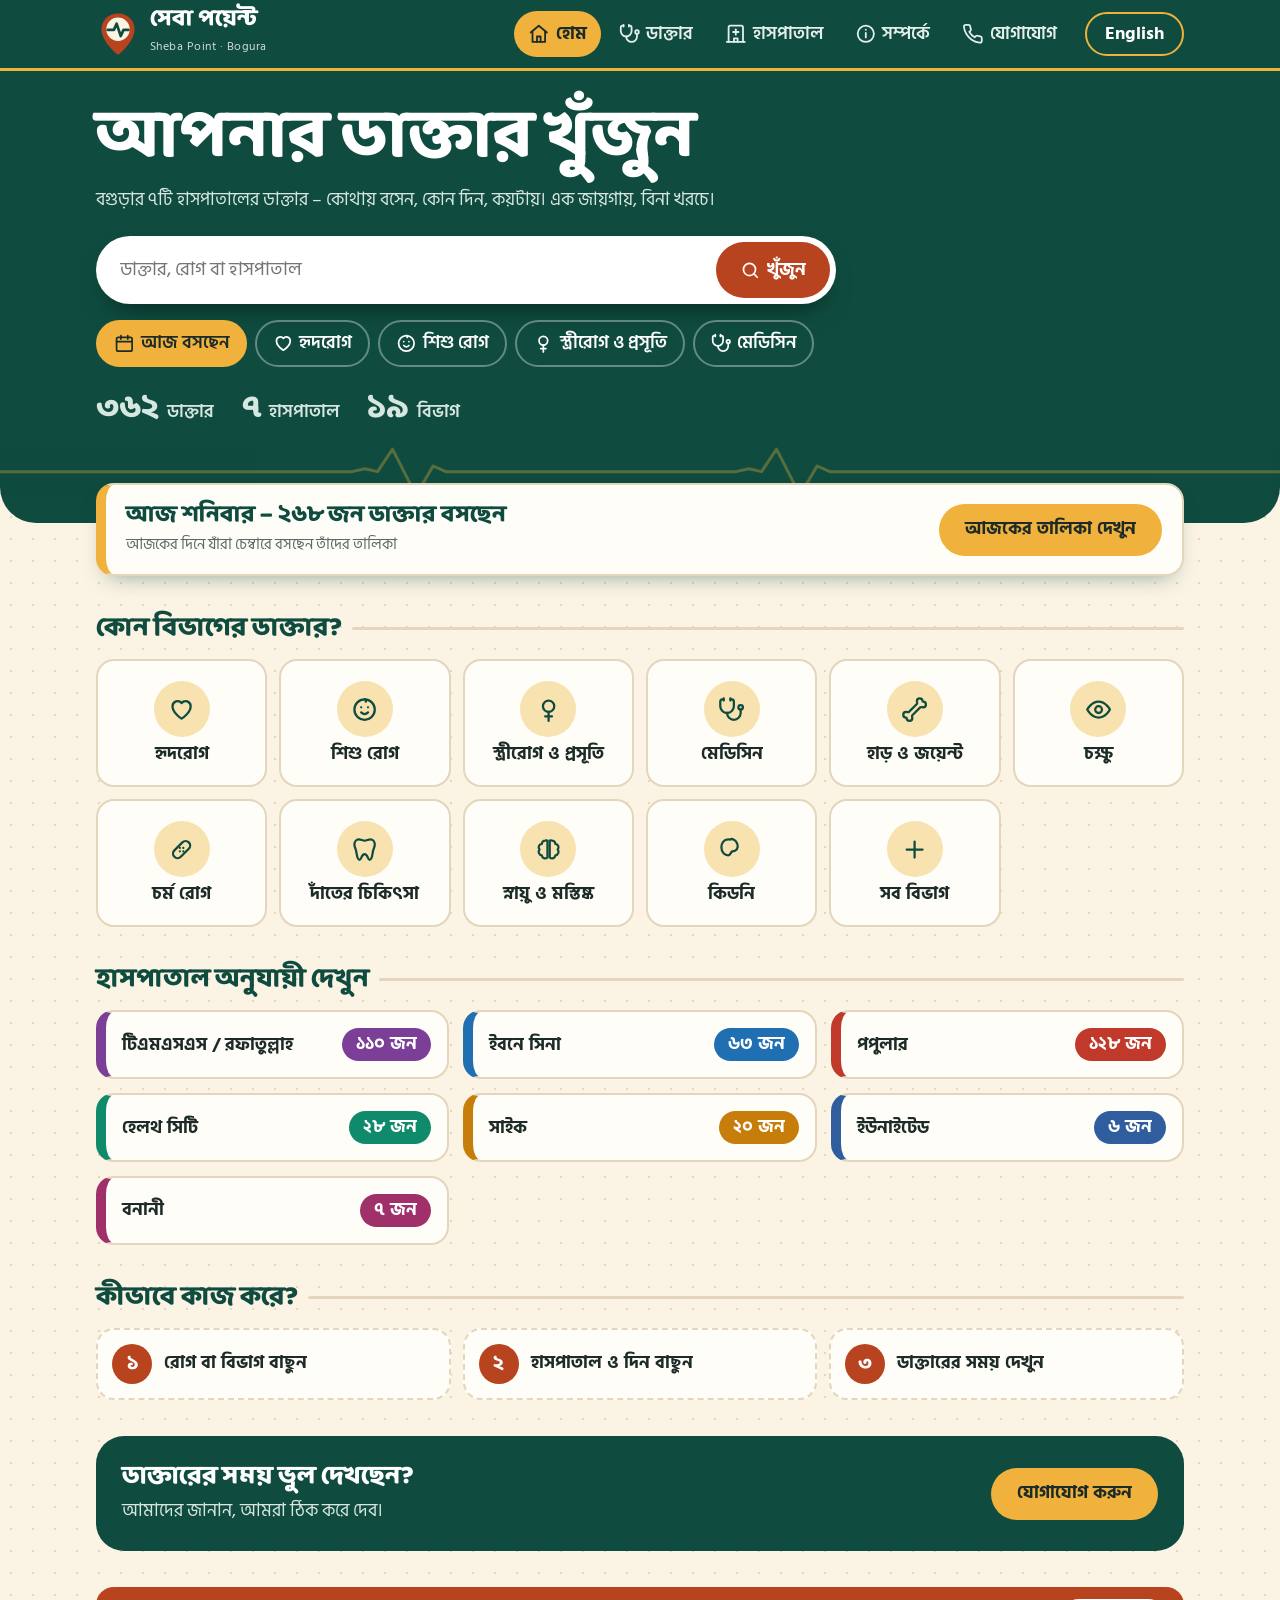
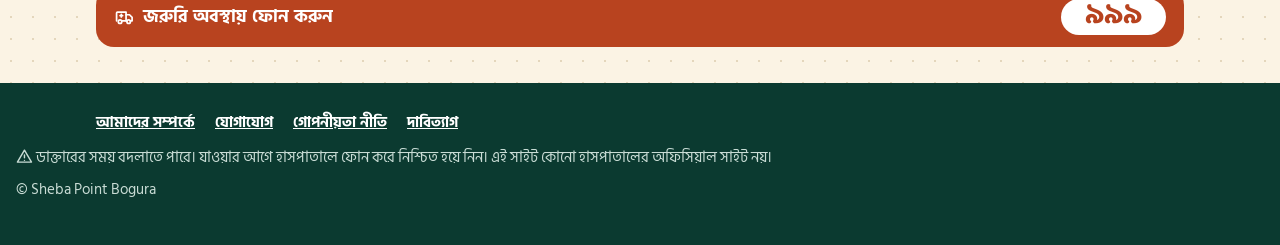
==== commit ec319159: "Add files via upload" ====
--- a/docs/index.html
+++ b/docs/index.html
@@ -11,13 +11,14 @@
 <link rel="icon" href="logo.svg" type="image/svg+xml">
 <link rel="preload" href="fonts/hind-siliguri-bengali-400-normal.woff2" as="font" type="font/woff2" crossorigin>
 <link rel="stylesheet" href="style.css">
+<script src="icons.js"></script>
 <script src="site.js"></script>
 </head>
 <body>
 <a class="skip" href="#main"><span class="bn">মূল অংশে যান</span><span class="en">Skip to content</span></a>
 <header class="top"><div class="bar">
   <a class="brand" href="index.html" aria-label="Sheba Point Bogura"><svg class="logo" viewBox="0 0 64 64" aria-hidden="true"><path class="lg-pin" d="M32 2C18 2 8 12 8 25c0 17 20 35 24 37 4-2 24-20 24-37C56 12 46 2 32 2z"/><circle class="lg-dot" cx="32" cy="25" r="17"/><path class="lg-pulse" d="M17 26h9l4-9 6 18 4-9h7"/></svg><span><b>সেবা পয়েন্ট</b><small>Sheba Point · Bogura</small></span></a>
-  <nav class="menu" aria-label="Main menu"><a href="index.html" aria-current="page"><i aria-hidden="true">🏠</i><span class="bn">হোম</span><span class="en">Home</span></a><a href="doctors.html"><i aria-hidden="true">🩺</i><span class="bn">ডাক্তার</span><span class="en">Doctors</span></a><a href="hospitals.html"><i aria-hidden="true">🏥</i><span class="bn">হাসপাতাল</span><span class="en">Hospitals</span></a><a href="about.html"><i aria-hidden="true">ℹ️</i><span class="bn">সম্পর্কে</span><span class="en">About</span></a><a href="contact.html"><i aria-hidden="true">📞</i><span class="bn">যোগাযোগ</span><span class="en">Contact</span></a></nav>
+  <nav class="menu" aria-label="Main menu"><a href="index.html" aria-current="page"><i aria-hidden="true"><span class="ico" data-ic="home"></span></i><span class="bn">হোম</span><span class="en">Home</span></a><a href="doctors.html"><i aria-hidden="true"><span class="ico" data-ic="stethoscope"></span></i><span class="bn">ডাক্তার</span><span class="en">Doctors</span></a><a href="hospitals.html"><i aria-hidden="true"><span class="ico" data-ic="hospital"></span></i><span class="bn">হাসপাতাল</span><span class="en">Hospitals</span></a><a href="about.html"><i aria-hidden="true"><span class="ico" data-ic="info"></span></i><span class="bn">সম্পর্কে</span><span class="en">About</span></a><a href="contact.html"><i aria-hidden="true"><span class="ico" data-ic="phone"></span></i><span class="bn">যোগাযোগ</span><span class="en">Contact</span></a></nav>
   <button id="lang" class="lang" type="button" aria-label="Language">English</button>
 </div></header>
 <section class="hero-home"><svg class="ecg" viewBox="0 0 1200 96" preserveAspectRatio="none" aria-hidden="true"><path pathLength="1" vector-effect="non-scaling-stroke" d="M0 58H330l12-5 12 5 14-40 22 82 16-52 12 10H690l12-5 12 5 14-40 22 82 16-52 12 10H1200"/></svg><div class="wrap">
@@ -26,9 +27,9 @@
   <div class="hsearch" role="search">
     <label class="sr" for="hq"><span class="bn">ডাক্তার, রোগ বা হাসপাতাল লিখুন</span><span class="en">Type doctor, problem or hospital</span></label>
     <input id="hq" type="search" maxlength="60" autocomplete="off" enterkeyhint="search" placeholder="ডাক্তার, রোগ বা হাসপাতাল">
-    <button id="hgo" class="btn" type="button">🔍 <span class="bn">খুঁজুন</span><span class="en">Search</span></button>
+    <button id="hgo" class="btn" type="button"><span class="ico" data-ic="search"></span> <span class="bn">খুঁজুন</span><span class="en">Search</span></button>
   </div>
-  <div class="pills"><a class="hot" href="doctors.html?d=today">📅 <span class="bn">আজ বসছেন</span><span class="en">Sits today</span></a><a href="doctors.html?c=heart">❤️ <span class="bn">হৃদরোগ</span><span class="en">Heart</span></a><a href="doctors.html?c=child">👶 <span class="bn">শিশু রোগ</span><span class="en">Child</span></a><a href="doctors.html?c=gyn">🤰 <span class="bn">স্ত্রীরোগ ও প্রসূতি</span><span class="en">Women / Gynae</span></a><a href="doctors.html?c=med">🩺 <span class="bn">মেডিসিন</span><span class="en">General Medicine</span></a></div>
+  <div class="pills"><a class="hot" href="doctors.html?d=today"><span class="ico" data-ic="calendar"></span> <span class="bn">আজ বসছেন</span><span class="en">Sits today</span></a><a href="doctors.html?c=heart"><span class="ico" data-ic="heart"></span> <span class="bn">হৃদরোগ</span><span class="en">Heart</span></a><a href="doctors.html?c=child"><span class="ico" data-ic="child"></span> <span class="bn">শিশু রোগ</span><span class="en">Child</span></a><a href="doctors.html?c=gyn"><span class="ico" data-ic="gyn"></span> <span class="bn">স্ত্রীরোগ ও প্রসূতি</span><span class="en">Women / Gynae</span></a><a href="doctors.html?c=med"><span class="ico" data-ic="stethoscope"></span> <span class="bn">মেডিসিন</span><span class="en">General Medicine</span></a></div>
   <div id="stats" class="stats"></div>
 </div></section>
 <div class="wrap"><div class="today"><div class="in">
@@ -36,16 +37,16 @@
   <a class="btn sun" href="doctors.html?d=today"><span class="bn">আজকের তালিকা দেখুন</span><span class="en">See today’s list</span></a>
 </div></div></div>
 <main class="wrap" id="main">
-  <section class="sec"><h2 class="h"><span class="bn">কোন বিভাগের ডাক্তার?</span><span class="en">Which department?</span></h2><div class="qcats"><a href="doctors.html?c=heart"><span class="ic">❤️</span><span class="bn">হৃদরোগ</span><span class="en">Heart</span></a><a href="doctors.html?c=child"><span class="ic">👶</span><span class="bn">শিশু রোগ</span><span class="en">Child</span></a><a href="doctors.html?c=gyn"><span class="ic">🤰</span><span class="bn">স্ত্রীরোগ ও প্রসূতি</span><span class="en">Women / Gynae</span></a><a href="doctors.html?c=med"><span class="ic">🩺</span><span class="bn">মেডিসিন</span><span class="en">General Medicine</span></a><a href="doctors.html?c=bone"><span class="ic">🦴</span><span class="bn">হাড় ও জয়েন্ট</span><span class="en">Bone & Joint</span></a><a href="doctors.html?c=eye"><span class="ic">👁️</span><span class="bn">চক্ষু</span><span class="en">Eye</span></a><a href="doctors.html?c=skin"><span class="ic">🧴</span><span class="bn">চর্ম রোগ</span><span class="en">Skin</span></a><a href="doctors.html?c=dent"><span class="ic">🦷</span><span class="bn">দাঁতের চিকিৎসা</span><span class="en">Dental</span></a><a href="doctors.html?c=neuro"><span class="ic">🧠</span><span class="bn">স্নায়ু ও মস্তিষ্ক</span><span class="en">Brain & Nerve</span></a><a href="doctors.html?c=kid"><span class="ic">🫘</span><span class="bn">কিডনি</span><span class="en">Kidney</span></a><a href="doctors.html"><span class="ic">➕</span><span class="bn">সব বিভাগ</span><span class="en">All departments</span></a></div></section>
+  <section class="sec"><h2 class="h"><span class="bn">কোন বিভাগের ডাক্তার?</span><span class="en">Which department?</span></h2><div class="qcats"><a href="doctors.html?c=heart"><span class="ic"><span class="ico" data-ic="heart"></span></span><span class="bn">হৃদরোগ</span><span class="en">Heart</span></a><a href="doctors.html?c=child"><span class="ic"><span class="ico" data-ic="child"></span></span><span class="bn">শিশু রোগ</span><span class="en">Child</span></a><a href="doctors.html?c=gyn"><span class="ic"><span class="ico" data-ic="gyn"></span></span><span class="bn">স্ত্রীরোগ ও প্রসূতি</span><span class="en">Women / Gynae</span></a><a href="doctors.html?c=med"><span class="ic"><span class="ico" data-ic="stethoscope"></span></span><span class="bn">মেডিসিন</span><span class="en">General Medicine</span></a><a href="doctors.html?c=bone"><span class="ic"><span class="ico" data-ic="bone"></span></span><span class="bn">হাড় ও জয়েন্ট</span><span class="en">Bone & Joint</span></a><a href="doctors.html?c=eye"><span class="ic"><span class="ico" data-ic="eye"></span></span><span class="bn">চক্ষু</span><span class="en">Eye</span></a><a href="doctors.html?c=skin"><span class="ic"><span class="ico" data-ic="skin"></span></span><span class="bn">চর্ম রোগ</span><span class="en">Skin</span></a><a href="doctors.html?c=dent"><span class="ic"><span class="ico" data-ic="dent"></span></span><span class="bn">দাঁতের চিকিৎসা</span><span class="en">Dental</span></a><a href="doctors.html?c=neuro"><span class="ic"><span class="ico" data-ic="neuro"></span></span><span class="bn">স্নায়ু ও মস্তিষ্ক</span><span class="en">Brain & Nerve</span></a><a href="doctors.html?c=kid"><span class="ic"><span class="ico" data-ic="kid"></span></span><span class="bn">কিডনি</span><span class="en">Kidney</span></a><a href="doctors.html"><span class="ic"><span class="ico" data-ic="plus"></span></span><span class="bn">সব বিভাগ</span><span class="en">All departments</span></a></div></section>
   <section class="sec"><h2 class="h"><span class="bn">হাসপাতাল অনুযায়ী দেখুন</span><span class="en">Browse by hospital</span></h2><div id="hquick" class="hgrid"></div></section>
   <section class="sec"><h2 class="h"><span class="bn">কীভাবে কাজ করে?</span><span class="en">How it works</span></h2>
   <ol class="steps"><li><i><span class="bn">১</span><span class="en">1</span></i><span><span class="bn">রোগ বা বিভাগ বাছুন</span><span class="en">Pick a problem / department</span></span></li><li><i><span class="bn">২</span><span class="en">2</span></i><span><span class="bn">হাসপাতাল ও দিন বাছুন</span><span class="en">Pick hospital & day</span></span></li><li><i><span class="bn">৩</span><span class="en">3</span></i><span><span class="bn">ডাক্তারের সময় দেখুন</span><span class="en">See the doctor’s timing</span></span></li></ol></section>
   <section class="sec"><div class="band"><div><b><span class="bn">ডাক্তারের সময় ভুল দেখছেন?</span><span class="en">Seeing a wrong timing?</span></b><p><span class="bn">আমাদের জানান, আমরা ঠিক করে দেব।</span><span class="en">Tell us and we will fix it.</span></p></div><a class="btn sun" href="contact.html"><span class="bn">যোগাযোগ করুন</span><span class="en">Contact us</span></a></div></section>
 </main>
-<aside class="sos"><b>🚑 <span class="bn">জরুরি অবস্থায় ফোন করুন</span><span class="en">In an emergency call</span></b><a href="tel:999"><span class="bn">৯৯৯</span><span class="en">999</span></a></aside>
+<aside class="sos"><b><span class="ico" data-ic="ambulance"></span> <span class="bn">জরুরি অবস্থায় ফোন করুন</span><span class="en">In an emergency call</span></b><a href="tel:999"><span class="bn">৯৯৯</span><span class="en">999</span></a></aside>
 <footer>
   <nav class="flinks" aria-label="Footer"><a href="about.html"><span class="bn">আমাদের সম্পর্কে</span><span class="en">About</span></a><a href="contact.html"><span class="bn">যোগাযোগ</span><span class="en">Contact</span></a><a href="privacy.html"><span class="bn">গোপনীয়তা নীতি</span><span class="en">Privacy Policy</span></a><a href="disclaimer.html"><span class="bn">দাবিত্যাগ</span><span class="en">Disclaimer</span></a></nav>
-  <p><span class="bn">⚠️ ডাক্তারের সময় বদলাতে পারে। যাওয়ার আগে হাসপাতালে ফোন করে নিশ্চিত হয়ে নিন। এই সাইট কোনো হাসপাতালের অফিসিয়াল সাইট নয়।</span><span class="en">⚠️ Doctor schedules can change. Please phone the hospital to confirm before you go. This is not an official hospital website.</span></p>
+  <p><span class="bn"><span class="ico" data-ic="alert"></span> ডাক্তারের সময় বদলাতে পারে। যাওয়ার আগে হাসপাতালে ফোন করে নিশ্চিত হয়ে নিন। এই সাইট কোনো হাসপাতালের অফিসিয়াল সাইট নয়।</span><span class="en"><span class="ico" data-ic="alert"></span> Doctor schedules can change. Please phone the hospital to confirm before you go. This is not an official hospital website.</span></p>
   <p>© Sheba Point Bogura</p>
 </footer>
 
--- a/docs/style.css
+++ b/docs/style.css
@@ -158,3 +158,26 @@
 @media(prefers-reduced-motion:reduce){.ecg path{animation:none;stroke-dashoffset:0}html{scroll-behavior:auto}}
 @media print{.menu,.top,.cats,.chips,.search,.more,.sos,.steps,.bar2 .ghost{display:none}}
 .pt{padding-top:26px}
+
+/* ---- icons (replace emojis) ---- */
+.ico{display:inline-flex;align-items:center}
+.ico:empty{width:1.15em;height:1.15em}
+.icn{flex:none;width:1.15em;height:1.15em;fill:none;stroke:currentColor;stroke-width:2;stroke-linecap:round;stroke-linejoin:round;vertical-align:-.2em}
+.ic .icn{width:1.7rem;height:1.7rem;color:var(--leaf)}
+.cat[aria-pressed=true] .ic .icn{color:#fff}
+.menu a .icn{width:1.2em;height:1.2em}
+.hosp .icn{margin-top:.2em}
+.tm{display:flex;align-items:center;gap:8px}
+.acts a{display:inline-flex;align-items:center;justify-content:center;gap:6px}
+.cgrid h3{display:flex;align-items:center;gap:8px}.cgrid h3 .icn{color:var(--clay);width:1.3em;height:1.3em}
+.box.warn .icn,.sos .icn{vertical-align:-.25em}
+.box.warn .icn{color:#8a5a00}
+.sos b{display:flex;align-items:center;gap:8px}
+.icn.big{display:block;width:2.6rem;height:2.6rem;margin:0 auto 8px;color:var(--clay)}
+.phead h1 .icn{width:.9em;height:.9em;color:var(--sun)}
+.hcard .n{display:flex;align-items:center;gap:6px}.hcard .sp{display:flex;flex-wrap:wrap;gap:4px 12px}.hcard .sp .icn{width:1em;height:1em}
+@media(max-width:820px){.menu a .icn{width:1.55rem;height:1.55rem}}
+.ico{vertical-align:-.2em}
+.menu a i{display:inline-flex;align-items:center;line-height:1}.menu a .ico{vertical-align:0}
+.pills a,.today .btn{display:inline-flex;align-items:center;gap:6px}
+.h .ico,.page h2 .ico{vertical-align:-.15em}
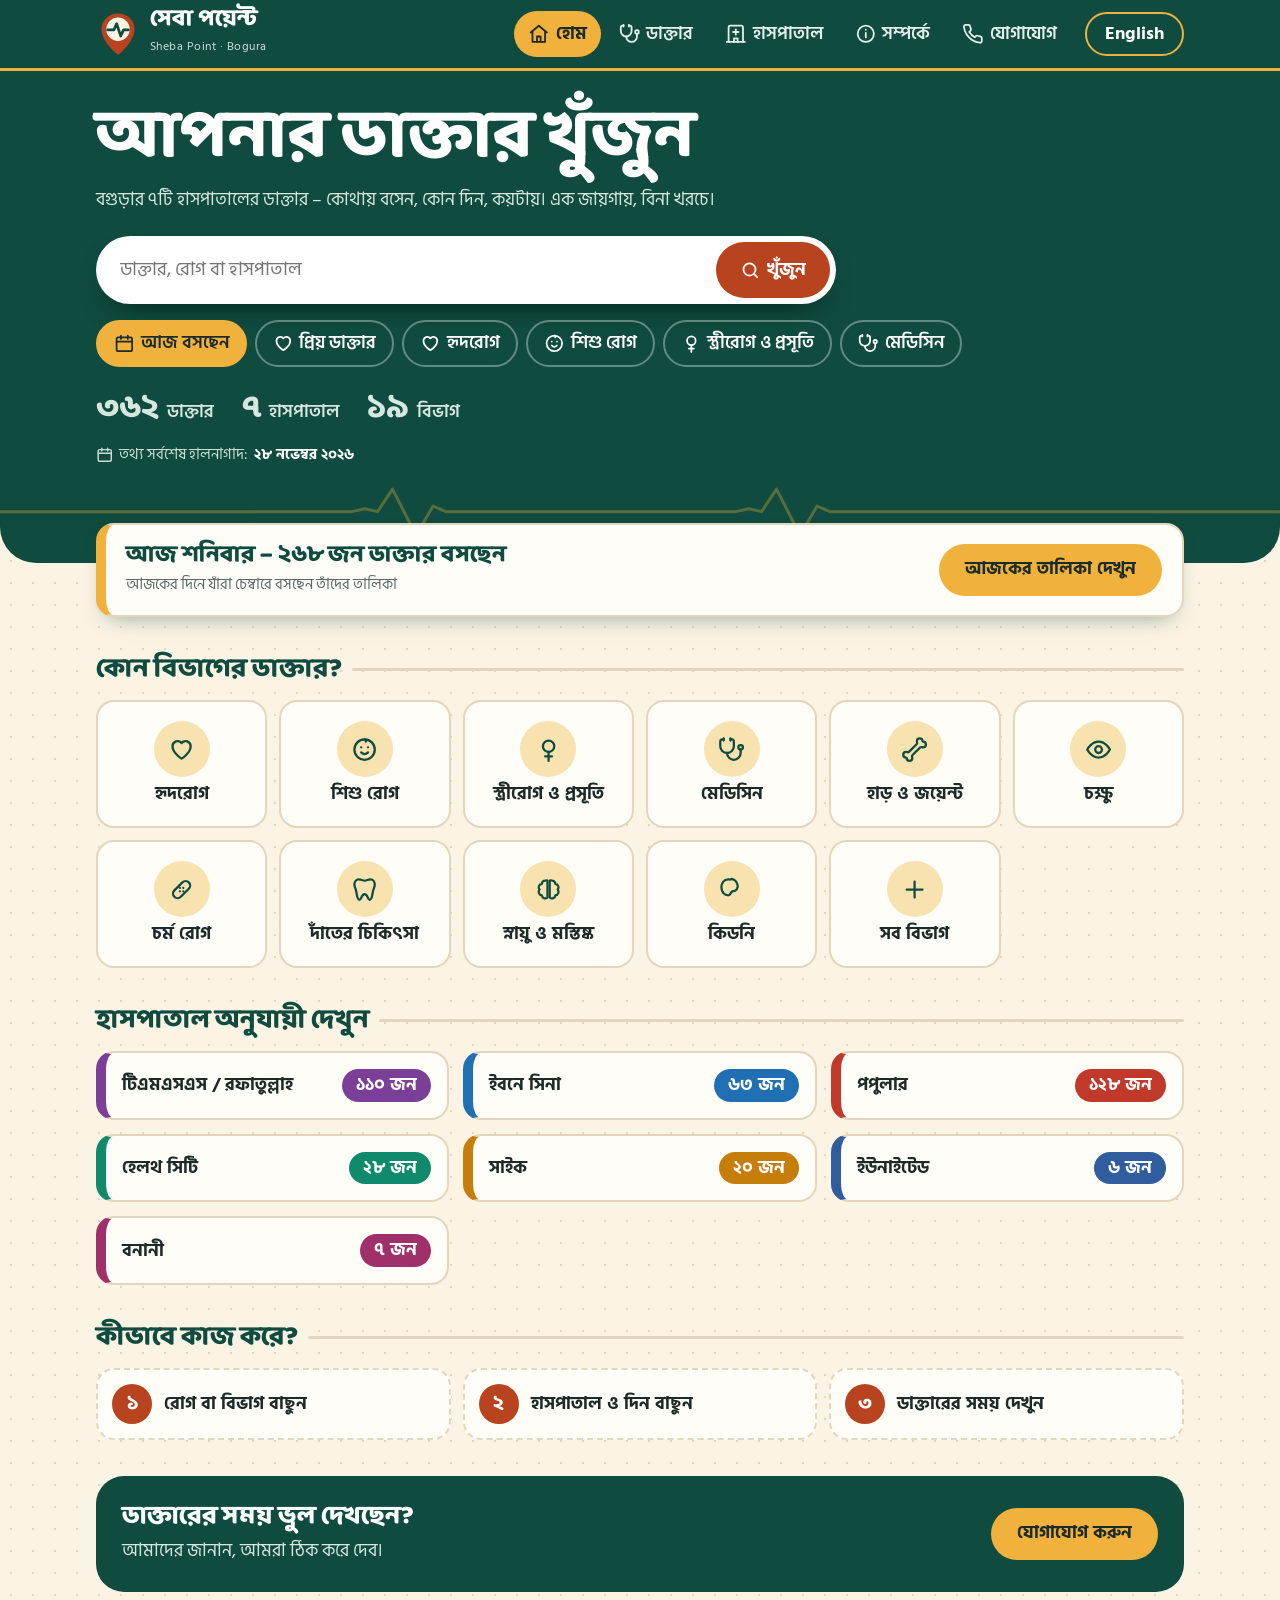
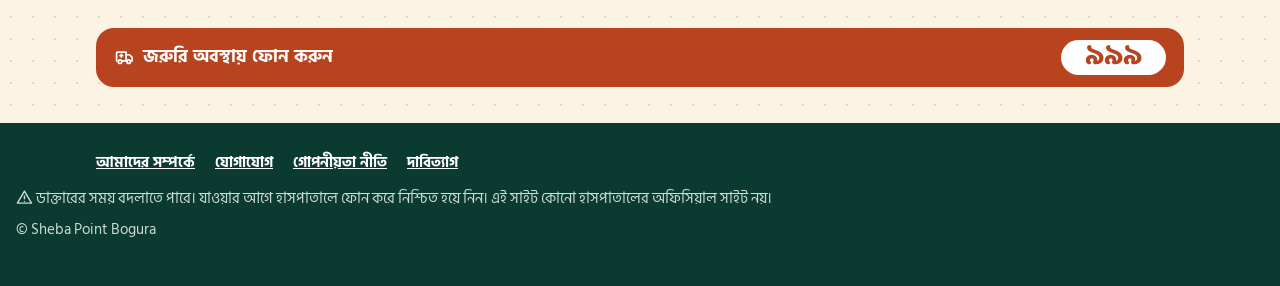
==== commit f0a90751: "Add files via upload" ====
--- a/docs/index.html
+++ b/docs/index.html
@@ -2,13 +2,35 @@
 <html lang="bn">
 <head>
 <meta charset="utf-8">
-<meta http-equiv="Content-Security-Policy" content="default-src 'none'; script-src 'self'; style-src 'self'; img-src 'self' data:; connect-src 'self'; font-src 'self'; base-uri 'none'; form-action 'none'">
+<meta http-equiv="Content-Security-Policy" content="default-src 'none'; script-src 'self'; style-src 'self'; img-src 'self' data:; connect-src 'self'; font-src 'self'; manifest-src 'self'; base-uri 'none'; form-action 'none'">
 <meta name="referrer" content="no-referrer">
 <meta name="viewport" content="width=device-width,initial-scale=1">
 <title>সেবা পয়েন্ট বগুড়া | Sheba Point Bogura – বগুড়ার ডাক্তারের তালিকা</title>
 <meta name="description" content="বগুড়ার ডাক্তার, চেম্বার, বসার দিন ও সময় এক জায়গায়। Find Bogura doctors, hospitals, days and timings.">
 <meta name="theme-color" content="#0f4c3f">
 <link rel="icon" href="logo.svg" type="image/svg+xml">
+<meta name="robots" content="index,follow">
+<link rel="canonical" href="https://mlbyarafat.github.io/shebapoint-bogura/">
+<meta property="og:type" content="website">
+<meta property="og:site_name" content="সেবা পয়েন্ট বগুড়া | Sheba Point Bogura">
+<meta property="og:locale" content="bn_BD">
+<meta property="og:title" content="সেবা পয়েন্ট বগুড়া | Sheba Point Bogura – বগুড়ার ডাক্তারের তালিকা">
+<meta property="og:description" content="বগুড়ার ডাক্তার, চেম্বার, বসার দিন ও সময় এক জায়গায়। Find Bogura doctors, hospitals, days and timings.">
+<meta property="og:url" content="https://mlbyarafat.github.io/shebapoint-bogura/">
+<meta property="og:image" content="https://mlbyarafat.github.io/shebapoint-bogura/og-image.png">
+<meta property="og:image:width" content="1200">
+<meta property="og:image:height" content="630">
+<meta name="twitter:card" content="summary_large_image">
+<meta name="twitter:title" content="সেবা পয়েন্ট বগুড়া | Sheba Point Bogura – বগুড়ার ডাক্তারের তালিকা">
+<meta name="twitter:description" content="বগুড়ার ডাক্তার, চেম্বার, বসার দিন ও সময় এক জায়গায়। Find Bogura doctors, hospitals, days and timings.">
+<meta name="twitter:image" content="https://mlbyarafat.github.io/shebapoint-bogura/og-image.png">
+<link rel="manifest" href="manifest.webmanifest">
+<link rel="apple-touch-icon" href="apple-touch-icon.png">
+<meta name="mobile-web-app-capable" content="yes">
+<meta name="apple-mobile-web-app-capable" content="yes">
+<meta name="apple-mobile-web-app-title" content="সেবা পয়েন্ট">
+<meta name="apple-mobile-web-app-status-bar-style" content="black-translucent">
+<script type="application/ld+json">{"@context":"https://schema.org","@type":"WebSite","name":"সেবা পয়েন্ট বগুড়া","alternateName":"Sheba Point Bogura","url":"https://mlbyarafat.github.io/shebapoint-bogura/","inLanguage":["bn","en"],"description":"বগুড়ার ডাক্তার, চেম্বার, বসার দিন ও সময় এক জায়গায়।"}</script>
 <link rel="preload" href="fonts/hind-siliguri-bengali-400-normal.woff2" as="font" type="font/woff2" crossorigin>
 <link rel="stylesheet" href="style.css">
 <script src="icons.js"></script>
@@ -29,8 +51,9 @@
     <input id="hq" type="search" maxlength="60" autocomplete="off" enterkeyhint="search" placeholder="ডাক্তার, রোগ বা হাসপাতাল">
     <button id="hgo" class="btn" type="button"><span class="ico" data-ic="search"></span> <span class="bn">খুঁজুন</span><span class="en">Search</span></button>
   </div>
-  <div class="pills"><a class="hot" href="doctors.html?d=today"><span class="ico" data-ic="calendar"></span> <span class="bn">আজ বসছেন</span><span class="en">Sits today</span></a><a href="doctors.html?c=heart"><span class="ico" data-ic="heart"></span> <span class="bn">হৃদরোগ</span><span class="en">Heart</span></a><a href="doctors.html?c=child"><span class="ico" data-ic="child"></span> <span class="bn">শিশু রোগ</span><span class="en">Child</span></a><a href="doctors.html?c=gyn"><span class="ico" data-ic="gyn"></span> <span class="bn">স্ত্রীরোগ ও প্রসূতি</span><span class="en">Women / Gynae</span></a><a href="doctors.html?c=med"><span class="ico" data-ic="stethoscope"></span> <span class="bn">মেডিসিন</span><span class="en">General Medicine</span></a></div>
+  <div class="pills"><a class="hot" href="doctors.html?d=today"><span class="ico" data-ic="calendar"></span> <span class="bn">আজ বসছেন</span><span class="en">Sits today</span></a><a href="doctors.html?fav=1"><span class="ico" data-ic="heart"></span> <span class="bn">প্রিয় ডাক্তার</span><span class="en">Favourites</span></a><a href="doctors.html?c=heart"><span class="ico" data-ic="heart"></span> <span class="bn">হৃদরোগ</span><span class="en">Heart</span></a><a href="doctors.html?c=child"><span class="ico" data-ic="child"></span> <span class="bn">শিশু রোগ</span><span class="en">Child</span></a><a href="doctors.html?c=gyn"><span class="ico" data-ic="gyn"></span> <span class="bn">স্ত্রীরোগ ও প্রসূতি</span><span class="en">Women / Gynae</span></a><a href="doctors.html?c=med"><span class="ico" data-ic="stethoscope"></span> <span class="bn">মেডিসিন</span><span class="en">General Medicine</span></a></div>
   <div id="stats" class="stats"></div>
+  <p class="upd"><span class="ico" data-ic="calendar"></span><span class="bn">তথ্য সর্বশেষ হালনাগাদ:</span><span class="en">Data last updated:</span> <b class="upd-date"></b></p>
 </div></section>
 <div class="wrap"><div class="today"><div class="in">
   <div><b id="todaymsg"><span class="bn">আজ কারা বসছেন?</span><span class="en">Who sits today?</span></b><small><span class="bn">আজকের দিনে যাঁরা চেম্বারে বসছেন তাঁদের তালিকা</span><span class="en">Doctors who are sitting in their chambers today</span></small></div>
@@ -39,6 +62,7 @@
 <main class="wrap" id="main">
   <section class="sec"><h2 class="h"><span class="bn">কোন বিভাগের ডাক্তার?</span><span class="en">Which department?</span></h2><div class="qcats"><a href="doctors.html?c=heart"><span class="ic"><span class="ico" data-ic="heart"></span></span><span class="bn">হৃদরোগ</span><span class="en">Heart</span></a><a href="doctors.html?c=child"><span class="ic"><span class="ico" data-ic="child"></span></span><span class="bn">শিশু রোগ</span><span class="en">Child</span></a><a href="doctors.html?c=gyn"><span class="ic"><span class="ico" data-ic="gyn"></span></span><span class="bn">স্ত্রীরোগ ও প্রসূতি</span><span class="en">Women / Gynae</span></a><a href="doctors.html?c=med"><span class="ic"><span class="ico" data-ic="stethoscope"></span></span><span class="bn">মেডিসিন</span><span class="en">General Medicine</span></a><a href="doctors.html?c=bone"><span class="ic"><span class="ico" data-ic="bone"></span></span><span class="bn">হাড় ও জয়েন্ট</span><span class="en">Bone & Joint</span></a><a href="doctors.html?c=eye"><span class="ic"><span class="ico" data-ic="eye"></span></span><span class="bn">চক্ষু</span><span class="en">Eye</span></a><a href="doctors.html?c=skin"><span class="ic"><span class="ico" data-ic="skin"></span></span><span class="bn">চর্ম রোগ</span><span class="en">Skin</span></a><a href="doctors.html?c=dent"><span class="ic"><span class="ico" data-ic="dent"></span></span><span class="bn">দাঁতের চিকিৎসা</span><span class="en">Dental</span></a><a href="doctors.html?c=neuro"><span class="ic"><span class="ico" data-ic="neuro"></span></span><span class="bn">স্নায়ু ও মস্তিষ্ক</span><span class="en">Brain & Nerve</span></a><a href="doctors.html?c=kid"><span class="ic"><span class="ico" data-ic="kid"></span></span><span class="bn">কিডনি</span><span class="en">Kidney</span></a><a href="doctors.html"><span class="ic"><span class="ico" data-ic="plus"></span></span><span class="bn">সব বিভাগ</span><span class="en">All departments</span></a></div></section>
   <section class="sec"><h2 class="h"><span class="bn">হাসপাতাল অনুযায়ী দেখুন</span><span class="en">Browse by hospital</span></h2><div id="hquick" class="hgrid"></div></section>
+  <section class="sec" id="installband" hidden><div class="band clay"><div><b><span class="bn">ফোনে অ্যাপের মতো রাখুন</span><span class="en">Keep it on your phone like an app</span></b><p><span class="bn">হোম স্ক্রিনে সেভ করুন, এক ট্যাপে খুলুন। ইন্টারনেট কম থাকলেও তালিকা দেখা যাবে।</span><span class="en">Save it to your home screen and open it in one tap. The list works even on a weak connection.</span></p><p id="iosHint" hidden><span class="bn">iPhone এ: Safari এর Share বাটন চেপে “Add to Home Screen” বাছুন।</span><span class="en">On iPhone: tap Safari’s Share button, then “Add to Home Screen”.</span></p></div><button id="install" class="btn sun" type="button" hidden><span class="ico" data-ic="download"></span> <span class="bn">ফোনে ইনস্টল করুন</span><span class="en">Install on phone</span></button></div></section>
   <section class="sec"><h2 class="h"><span class="bn">কীভাবে কাজ করে?</span><span class="en">How it works</span></h2>
   <ol class="steps"><li><i><span class="bn">১</span><span class="en">1</span></i><span><span class="bn">রোগ বা বিভাগ বাছুন</span><span class="en">Pick a problem / department</span></span></li><li><i><span class="bn">২</span><span class="en">2</span></i><span><span class="bn">হাসপাতাল ও দিন বাছুন</span><span class="en">Pick hospital & day</span></span></li><li><i><span class="bn">৩</span><span class="en">3</span></i><span><span class="bn">ডাক্তারের সময় দেখুন</span><span class="en">See the doctor’s timing</span></span></li></ol></section>
   <section class="sec"><div class="band"><div><b><span class="bn">ডাক্তারের সময় ভুল দেখছেন?</span><span class="en">Seeing a wrong timing?</span></b><p><span class="bn">আমাদের জানান, আমরা ঠিক করে দেব।</span><span class="en">Tell us and we will fix it.</span></p></div><a class="btn sun" href="contact.html"><span class="bn">যোগাযোগ করুন</span><span class="en">Contact us</span></a></div></section>
--- a/docs/style.css
+++ b/docs/style.css
@@ -181,3 +181,21 @@
 .menu a i{display:inline-flex;align-items:center;line-height:1}.menu a .ico{vertical-align:0}
 .pills a,.today .btn{display:inline-flex;align-items:center;gap:6px}
 .h .ico,.page h2 .ico{vertical-align:-.15em}
+
+/* ---- v5: favourites, share, install band, update date ---- */
+.ib{margin-left:auto;align-self:flex-start;display:flex;gap:6px;flex:none}
+.ib button{width:44px;height:44px;border-radius:50%;border:2px solid var(--line);background:#fff;color:var(--muted);display:grid;place-items:center;cursor:pointer;padding:0}
+.ib button:hover{border-color:var(--clay);color:var(--clay)}
+.ib .icn{width:1.25rem;height:1.25rem}
+.fav[aria-pressed=true]{background:#fde9e3;border-color:var(--clay);color:var(--clay)}
+.fav[aria-pressed=true] .icn{fill:currentColor}
+.dh>div:nth-child(2){min-width:0}.dh h3{overflow-wrap:anywhere}
+.favrow{padding-top:24px}
+.favchip{display:inline-flex;align-items:center;gap:8px;border-color:var(--clay);color:var(--clay);font-weight:700}
+.favchip[aria-pressed=true]{background:var(--clay);border-color:var(--clay);color:#fff}
+.favchip[aria-pressed=true] .icn{fill:currentColor}
+.upd{display:flex;flex-wrap:wrap;align-items:center;gap:4px 6px;margin:16px 0 0;font-size:.95rem;color:#c9dcd5}
+.upd b{color:#fff}
+.band.clay{background:var(--clay)}
+.band .btn{flex:none}
+.none .icn.big{fill:none}
